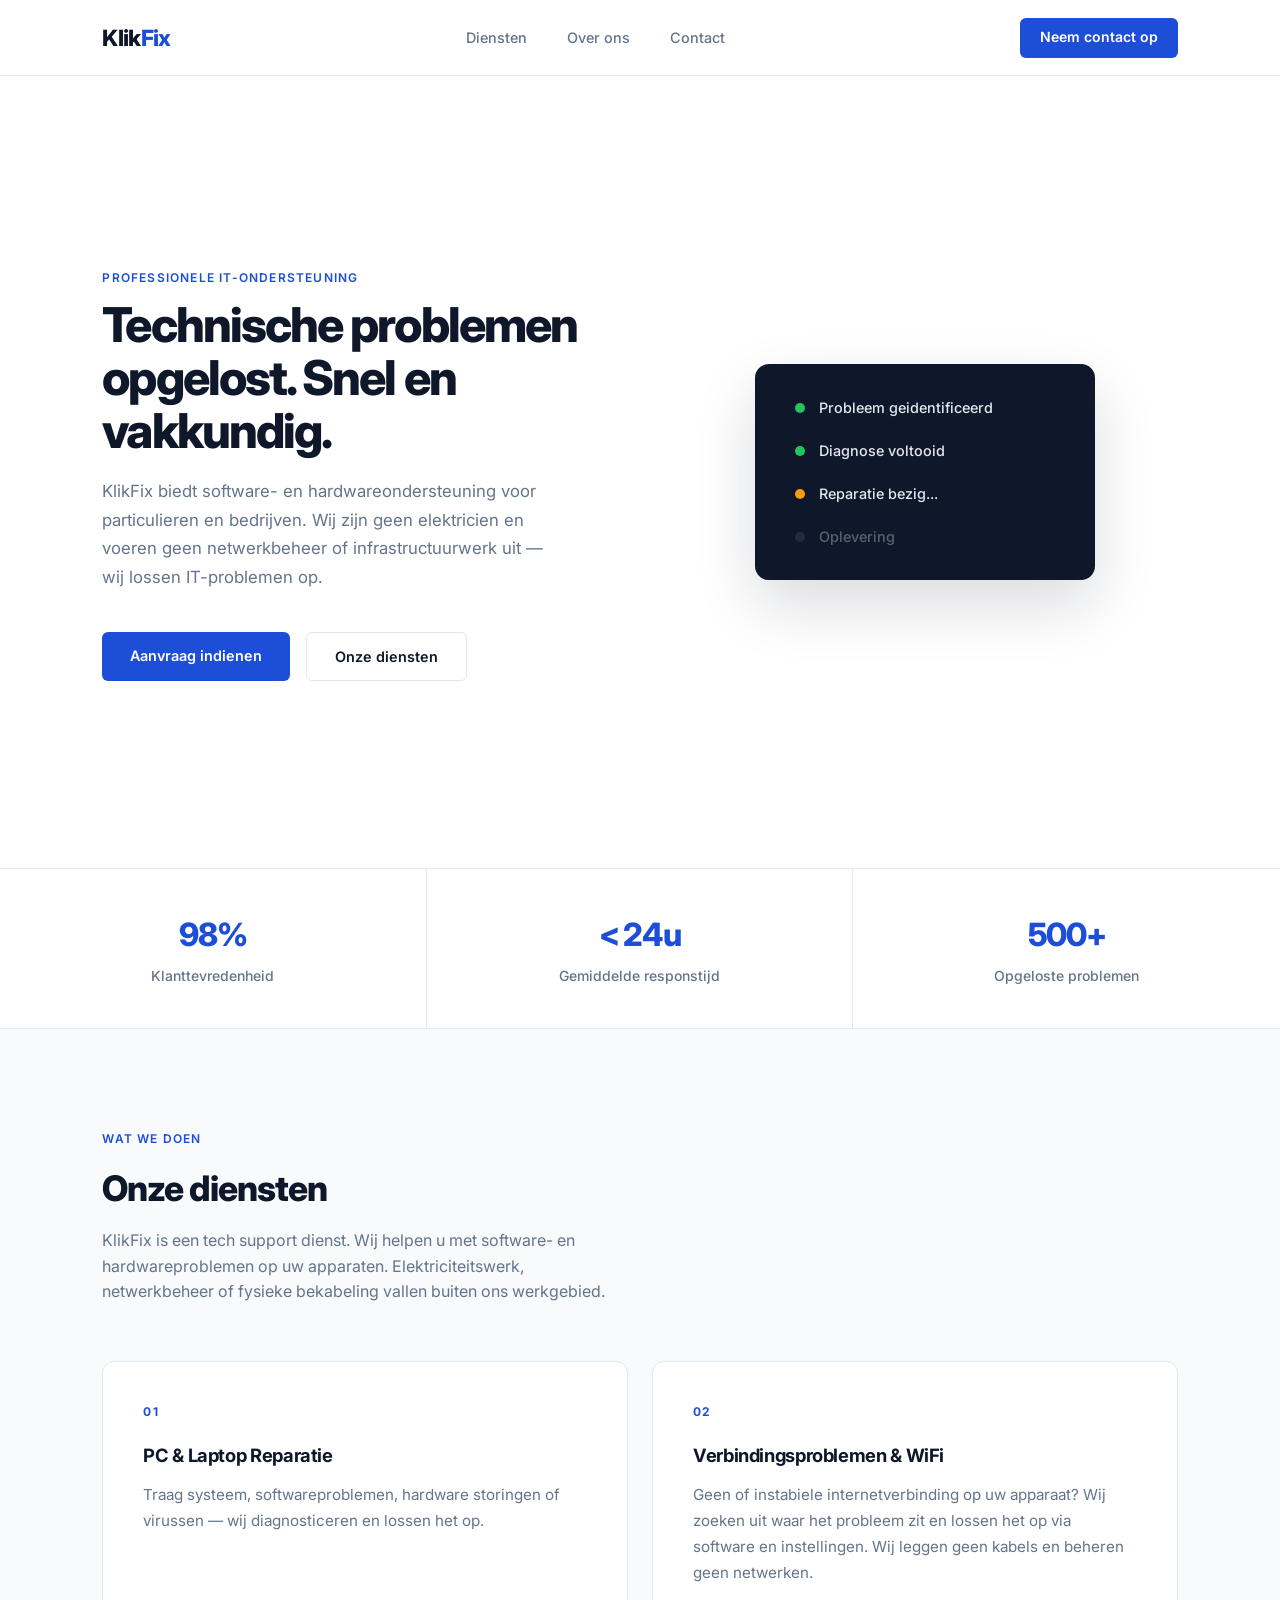
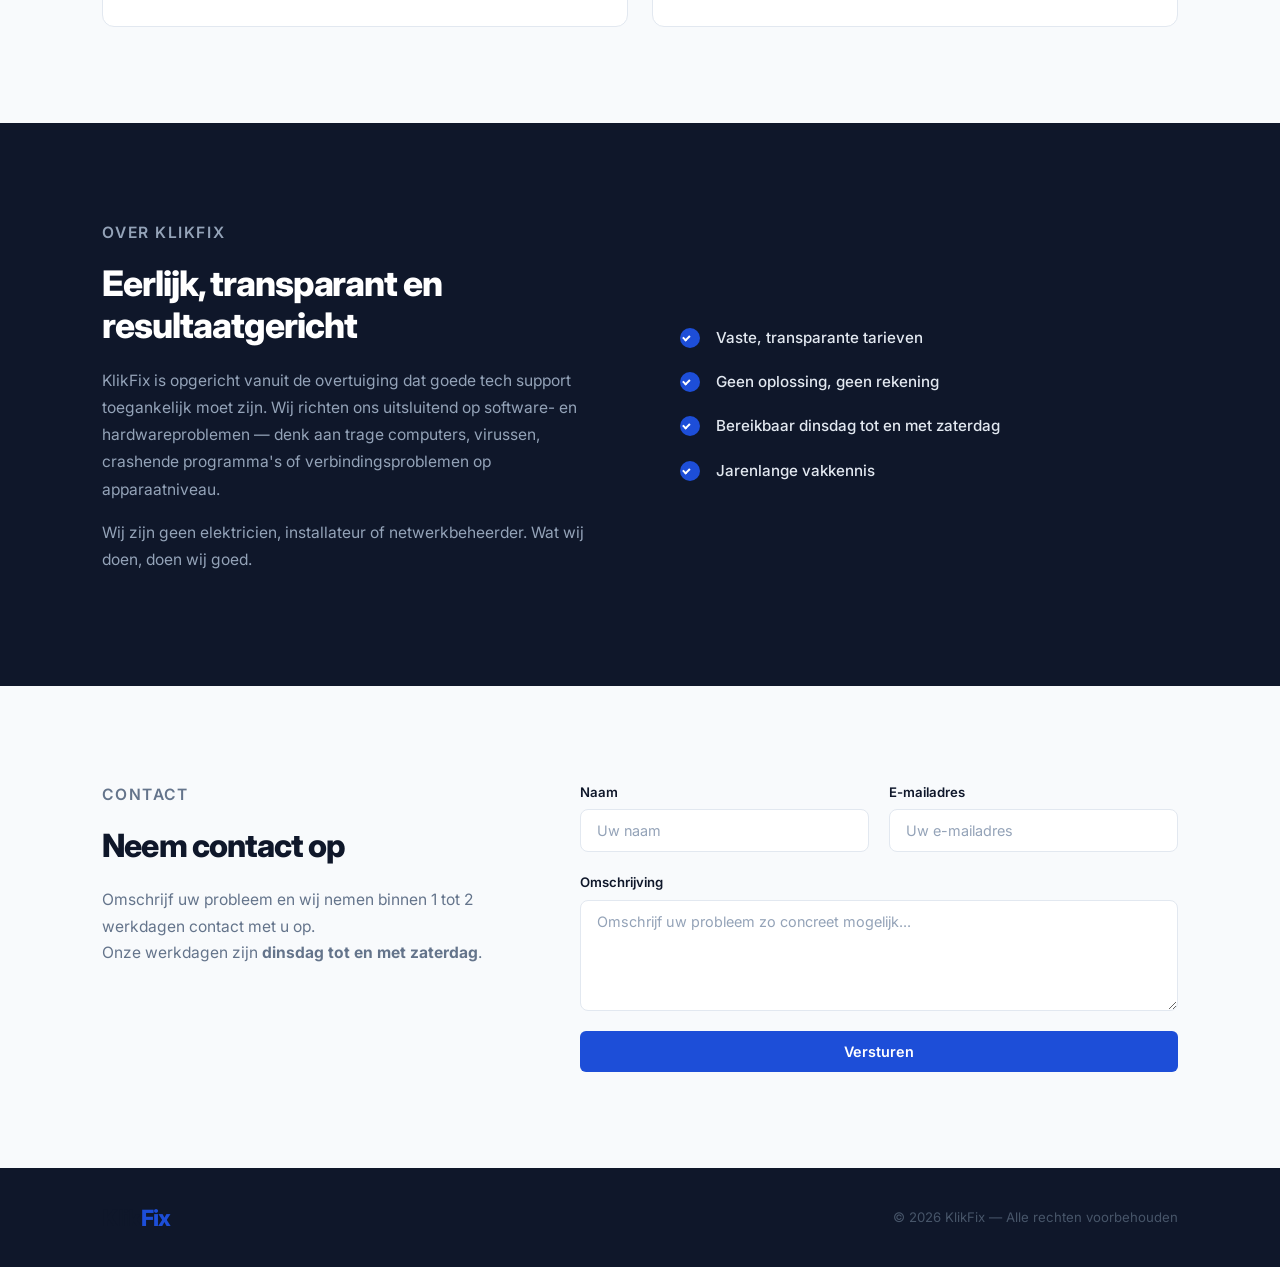
==== index.html @ b933f1a7 "Werkdagen gecorrigeerd in over ons sectie" ====
<!DOCTYPE html>
<html lang="nl">
<head>
  <meta charset="UTF-8" />
  <meta name="viewport" content="width=device-width, initial-scale=1.0" />
  <title>KlikFix — IT-ondersteuning op maat</title>
  <link rel="stylesheet" href="style.css" />
  <link href="https://fonts.googleapis.com/css2?family=Inter:wght@400;500;600;700;800&display=swap" rel="stylesheet" />
</head>
<body>

  <!-- NAVBAR -->
  <nav>
    <div class="logo">Klik<span>Fix</span></div>
    <ul>
      <li><a href="#diensten">Diensten</a></li>
      <li><a href="#over">Over ons</a></li>
      <li><a href="#contact">Contact</a></li>
    </ul>
    <a href="#contact" class="nav-cta">Neem contact op</a>
  </nav>

  <!-- HERO -->
  <section class="hero">
    <div class="hero-content">
      <p class="label">Professionele IT-ondersteuning</p>
      <h1>Technische problemen opgelost. Snel en vakkundig.</h1>
      <p class="sub">KlikFix biedt software- en hardwareondersteuning voor particulieren en bedrijven. Wij zijn geen elektricien en voeren geen netwerkbeheer of infrastructuurwerk uit — wij lossen IT-problemen op.</p>
      <div class="hero-actions">
        <a href="#contact" class="btn btn-primary">Aanvraag indienen</a>
        <a href="#diensten" class="btn btn-ghost">Onze diensten</a>
      </div>
    </div>
    <div class="hero-visual">
      <div class="visual-card">
        <div class="vc-row">
          <div class="vc-dot green"></div>
          <span>Probleem geidentificeerd</span>
        </div>
        <div class="vc-row">
          <div class="vc-dot green"></div>
          <span>Diagnose voltooid</span>
        </div>
        <div class="vc-row">
          <div class="vc-dot yellow"></div>
          <span>Reparatie bezig...</span>
        </div>
        <div class="vc-row muted">
          <div class="vc-dot grey"></div>
          <span>Oplevering</span>
        </div>
      </div>
    </div>
  </section>

  <!-- STATS -->
  <section class="stats">
    <div class="stat">
      <h3>98%</h3>
      <p>Klanttevredenheid</p>
    </div>
    <div class="stat">
      <h3>&lt; 24u</h3>
      <p>Gemiddelde responstijd</p>
    </div>
    <div class="stat">
      <h3>500+</h3>
      <p>Opgeloste problemen</p>
    </div>
  </section>

  <!-- DIENSTEN -->
  <section id="diensten" class="diensten">
    <div class="sectie-header">
      <p class="label">Wat we doen</p>
      <h2>Onze diensten</h2>
      <p class="sectie-sub">KlikFix is een tech support dienst. Wij helpen u met software- en hardwareproblemen op uw apparaten. Elektriciteitswerk, netwerkbeheer of fysieke bekabeling vallen buiten ons werkgebied.</p>
    </div>
    <div class="kaarten">
      <div class="kaart">
        <div class="kaart-nummer">01</div>
        <h3>PC & Laptop Reparatie</h3>
        <p>Traag systeem, softwareproblemen, hardware storingen of virussen — wij diagnosticeren en lossen het op.</p>
      </div>
      <div class="kaart">
        <div class="kaart-nummer">02</div>
        <h3>Verbindingsproblemen & WiFi</h3>
        <p>Geen of instabiele internetverbinding op uw apparaat? Wij zoeken uit waar het probleem zit en lossen het op via software en instellingen. Wij leggen geen kabels en beheren geen netwerken.</p>
      </div>
    </div>
  </section>

  <!-- OVER ONS -->
  <section id="over" class="over">
    <div class="over-inner">
      <div class="over-tekst">
        <p class="label label-light">Over KlikFix</p>
        <h2>Eerlijk, transparant en resultaatgericht</h2>
        <p>KlikFix is opgericht vanuit de overtuiging dat goede tech support toegankelijk moet zijn. Wij richten ons uitsluitend op software- en hardwareproblemen — denk aan trage computers, virussen, crashende programma's of verbindingsproblemen op apparaatniveau.</p>
        <p>Wij zijn geen elektricien, installateur of netwerkbeheerder. Wat wij doen, doen wij goed.</p>
      </div>
      <div class="over-lijst">
        <div class="over-item">
          <div class="check"></div>
          <span>Vaste, transparante tarieven</span>
        </div>
        <div class="over-item">
          <div class="check"></div>
          <span>Geen oplossing, geen rekening</span>
        </div>
        <div class="over-item">
          <div class="check"></div>
          <span>Bereikbaar dinsdag tot en met zaterdag</span>
        </div>
        <div class="over-item">
          <div class="check"></div>
          <span>Jarenlange vakkennis</span>
        </div>
      </div>
    </div>
  </section>

  <!-- CONTACT -->
  <section id="contact" class="contact">
    <div class="contact-inner">
      <div class="contact-info">
        <p class="label">Contact</p>
        <h2>Neem contact op</h2>
        <p>Omschrijf uw probleem en wij nemen binnen 1 tot 2 werkdagen contact met u op.</p>
        <p>Onze werkdagen zijn <strong>dinsdag tot en met zaterdag</strong>.</p>
      </div>
      <form action="https://api.web3forms.com/submit" method="POST">
        <input type="hidden" name="access_key" value="61ce45ed-4424-487a-93ce-0e3988a70748" />
        <input type="hidden" name="subject" value="Nieuw bericht via KlikFix" />
        <input type="hidden" name="redirect" value="https://klikfix.online" />
        <div class="form-rij">
          <div class="form-groep">
            <label>Naam</label>
            <input type="text" name="name" placeholder="Uw naam" required />
          </div>
          <div class="form-groep">
            <label>E-mailadres</label>
            <input type="email" name="email" placeholder="Uw e-mailadres" required />
          </div>
        </div>
        <div class="form-groep">
          <label>Omschrijving</label>
          <textarea name="message" rows="5" placeholder="Omschrijf uw probleem zo concreet mogelijk..."></textarea>
        </div>
        <button type="submit" class="btn btn-primary">Versturen</button>
      </form>
    </div>
  </section>

  <!-- FOOTER -->
  <footer>
    <div class="footer-inner">
      <div class="logo">Klik<span>Fix</span></div>
      <p>&copy; 2026 KlikFix — Alle rechten voorbehouden</p>
    </div>
  </footer>

</body>
</html>
---- style.css ----
/* RESET & BASE */
* {
  margin: 0;
  padding: 0;
  box-sizing: border-box;
}

:root {
  --accent: #1d4ed8;
  --accent-dark: #1e3a8a;
  --text: #0f172a;
  --muted: #64748b;
  --bg: #f8fafc;
  --white: #ffffff;
  --border: #e2e8f0;
}

html {
  scroll-behavior: smooth;
}

body {
  font-family: 'Inter', 'Segoe UI', sans-serif;
  color: var(--text);
  background: var(--bg);
  line-height: 1.6;
  -webkit-font-smoothing: antialiased;
}

a {
  text-decoration: none;
  color: inherit;
}

/* LABEL */
.label {
  display: inline-block;
  font-size: 0.75rem;
  font-weight: 600;
  letter-spacing: 0.1em;
  text-transform: uppercase;
  color: var(--accent);
  margin-bottom: 0.75rem;
}

.label-light {
  color: #93c5fd;
}

/* NAVBAR */
nav {
  display: flex;
  justify-content: space-between;
  align-items: center;
  padding: 1.1rem 8%;
  background: var(--white);
  border-bottom: 1px solid var(--border);
  position: sticky;
  top: 0;
  z-index: 100;
}

.logo {
  font-size: 1.4rem;
  font-weight: 800;
  letter-spacing: -0.03em;
  color: var(--text);
}

.logo span {
  color: var(--accent);
}

nav ul {
  list-style: none;
  display: flex;
  gap: 2.5rem;
}

nav ul a {
  font-size: 0.9rem;
  font-weight: 500;
  color: var(--muted);
  transition: color 0.15s;
}

nav ul a:hover {
  color: var(--text);
}

.nav-cta {
  font-size: 0.875rem;
  font-weight: 600;
  color: var(--white);
  background: var(--accent);
  padding: 0.55rem 1.25rem;
  border-radius: 6px;
  transition: background 0.15s;
}

.nav-cta:hover {
  background: var(--accent-dark);
}

/* BUTTONS */
.btn {
  display: inline-block;
  font-size: 0.9rem;
  font-weight: 600;
  padding: 0.75rem 1.75rem;
  border-radius: 6px;
  border: none;
  cursor: pointer;
  transition: all 0.15s;
  font-family: inherit;
}

.btn-primary {
  background: var(--accent);
  color: var(--white);
}

.btn-primary:hover {
  background: var(--accent-dark);
}

.btn-ghost {
  background: transparent;
  color: var(--text);
  border: 1.5px solid var(--border);
}

.btn-ghost:hover {
  border-color: #94a3b8;
  background: var(--white);
}

/* HERO */
.hero {
  display: grid;
  grid-template-columns: 1fr 1fr;
  align-items: center;
  gap: 4rem;
  padding: 6rem 8%;
  min-height: 88vh;
  background: var(--white);
}

.hero-content h1 {
  font-size: 3rem;
  font-weight: 800;
  line-height: 1.1;
  letter-spacing: -0.04em;
  color: var(--text);
  margin-bottom: 1.25rem;
}

.hero-content .sub {
  font-size: 1.05rem;
  color: var(--muted);
  max-width: 460px;
  margin-bottom: 2.5rem;
  line-height: 1.7;
}

.hero-actions {
  display: flex;
  gap: 1rem;
  flex-wrap: wrap;
}

/* HERO VISUAL */
.hero-visual {
  display: flex;
  justify-content: center;
}

.visual-card {
  background: var(--text);
  border-radius: 14px;
  padding: 2rem 2.5rem;
  display: flex;
  flex-direction: column;
  gap: 1.25rem;
  width: 100%;
  max-width: 340px;
  box-shadow: 0 25px 60px rgba(15, 23, 42, 0.15);
}

.vc-row {
  display: flex;
  align-items: center;
  gap: 0.875rem;
  font-size: 0.9rem;
  font-weight: 500;
  color: #e2e8f0;
}

.vc-row.muted {
  opacity: 0.35;
}

.vc-dot {
  width: 10px;
  height: 10px;
  border-radius: 50%;
  flex-shrink: 0;
}

.vc-dot.green  { background: #22c55e; }
.vc-dot.yellow { background: #f59e0b; }
.vc-dot.grey   { background: #475569; }

/* STATS */
.stats {
  display: grid;
  grid-template-columns: repeat(3, 1fr);
  border-top: 1px solid var(--border);
  border-bottom: 1px solid var(--border);
  background: var(--white);
}

.stat {
  padding: 2.5rem;
  text-align: center;
  border-right: 1px solid var(--border);
}

.stat:last-child {
  border-right: none;
}

.stat h3 {
  font-size: 2rem;
  font-weight: 800;
  letter-spacing: -0.04em;
  color: var(--accent);
  margin-bottom: 0.3rem;
}

.stat p {
  font-size: 0.875rem;
  color: var(--muted);
  font-weight: 500;
}

/* DIENSTEN */
.diensten {
  padding: 6rem 8%;
  background: var(--bg);
}

.sectie-header {
  margin-bottom: 3.5rem;
}

.sectie-header h2 {
  font-size: 2.2rem;
  font-weight: 800;
  letter-spacing: -0.03em;
  margin-bottom: 0.75rem;
}

.sectie-sub {
  color: var(--muted);
  max-width: 520px;
  font-size: 1rem;
}

.kaarten {
  display: grid;
  grid-template-columns: repeat(auto-fit, minmax(280px, 1fr));
  gap: 1.5rem;
}

.kaart {
  background: var(--white);
  border: 1px solid var(--border);
  border-radius: 12px;
  padding: 2.5rem;
  transition: box-shadow 0.2s, transform 0.2s;
}

.kaart:hover {
  box-shadow: 0 12px 40px rgba(15, 23, 42, 0.08);
  transform: translateY(-3px);
}

.kaart-nummer {
  font-size: 0.75rem;
  font-weight: 700;
  letter-spacing: 0.1em;
  color: var(--accent);
  margin-bottom: 1.25rem;
}

.kaart h3 {
  font-size: 1.15rem;
  font-weight: 700;
  margin-bottom: 0.75rem;
  letter-spacing: -0.02em;
}

.kaart p {
  color: var(--muted);
  font-size: 0.95rem;
  line-height: 1.7;
}

/* OVER ONS */
.over {
  background: var(--text);
  color: var(--white);
  padding: 6rem 8%;
}

.over-inner {
  display: grid;
  grid-template-columns: 1fr 1fr;
  gap: 5rem;
  align-items: center;
}

.over-tekst h2 {
  font-size: 2.2rem;
  font-weight: 800;
  letter-spacing: -0.03em;
  margin-bottom: 1.25rem;
  line-height: 1.2;
}

.over-tekst p {
  color: #94a3b8;
  font-size: 0.975rem;
  line-height: 1.75;
  margin-bottom: 1rem;
}

.over-lijst {
  display: flex;
  flex-direction: column;
  gap: 1.25rem;
}

.over-item {
  display: flex;
  align-items: center;
  gap: 1rem;
  font-size: 0.95rem;
  font-weight: 500;
  color: #e2e8f0;
}

.check {
  width: 20px;
  height: 20px;
  border-radius: 50%;
  background: var(--accent);
  flex-shrink: 0;
  position: relative;
}

.check::after {
  content: '';
  position: absolute;
  left: 5px;
  top: 9px;
  width: 5px;
  height: 3px;
  border-left: 2px solid white;
  border-bottom: 2px solid white;
  transform: rotate(-45deg) translateY(-3px);
}

/* CONTACT */
.contact {
  padding: 6rem 8%;
  background: var(--bg);
}

.contact-inner {
  display: grid;
  grid-template-columns: 1fr 1.5fr;
  gap: 5rem;
  align-items: start;
}

.contact-info h2 {
  font-size: 2rem;
  font-weight: 800;
  letter-spacing: -0.03em;
  margin-bottom: 1rem;
}

.contact-info p {
  color: var(--muted);
  font-size: 0.975rem;
  line-height: 1.7;
}

form {
  display: flex;
  flex-direction: column;
  gap: 1.25rem;
}

.form-rij {
  display: grid;
  grid-template-columns: 1fr 1fr;
  gap: 1.25rem;
}

.form-groep {
  display: flex;
  flex-direction: column;
  gap: 0.4rem;
}

.form-groep label {
  font-size: 0.825rem;
  font-weight: 600;
  color: var(--text);
}

form input,
form textarea {
  padding: 0.75rem 1rem;
  border: 1.5px solid var(--border);
  border-radius: 8px;
  font-size: 0.9rem;
  font-family: inherit;
  background: var(--white);
  color: var(--text);
  transition: border-color 0.15s;
  outline: none;
  resize: vertical;
}

form input:focus,
form textarea:focus {
  border-color: var(--accent);
}

form input::placeholder,
form textarea::placeholder {
  color: #94a3b8;
}

/* FOOTER */
footer {
  background: var(--text);
  padding: 2rem 8%;
}

.footer-inner {
  display: flex;
  justify-content: space-between;
  align-items: center;
}

.footer-inner p {
  font-size: 0.825rem;
  color: #475569;
}

/* RESPONSIVE */
@media (max-width: 768px) {
  nav ul { display: none; }

  .hero {
    grid-template-columns: 1fr;
    padding: 4rem 6%;
    min-height: auto;
  }

  .hero-content h1 { font-size: 2.2rem; }
  .hero-visual { display: none; }

  .stats { grid-template-columns: 1fr; }
  .stat { border-right: none; border-bottom: 1px solid var(--border); }
  .stat:last-child { border-bottom: none; }

  .over-inner,
  .contact-inner { grid-template-columns: 1fr; gap: 2.5rem; }

  .form-rij { grid-template-columns: 1fr; }

  .footer-inner { flex-direction: column; gap: 0.5rem; text-align: center; }
}
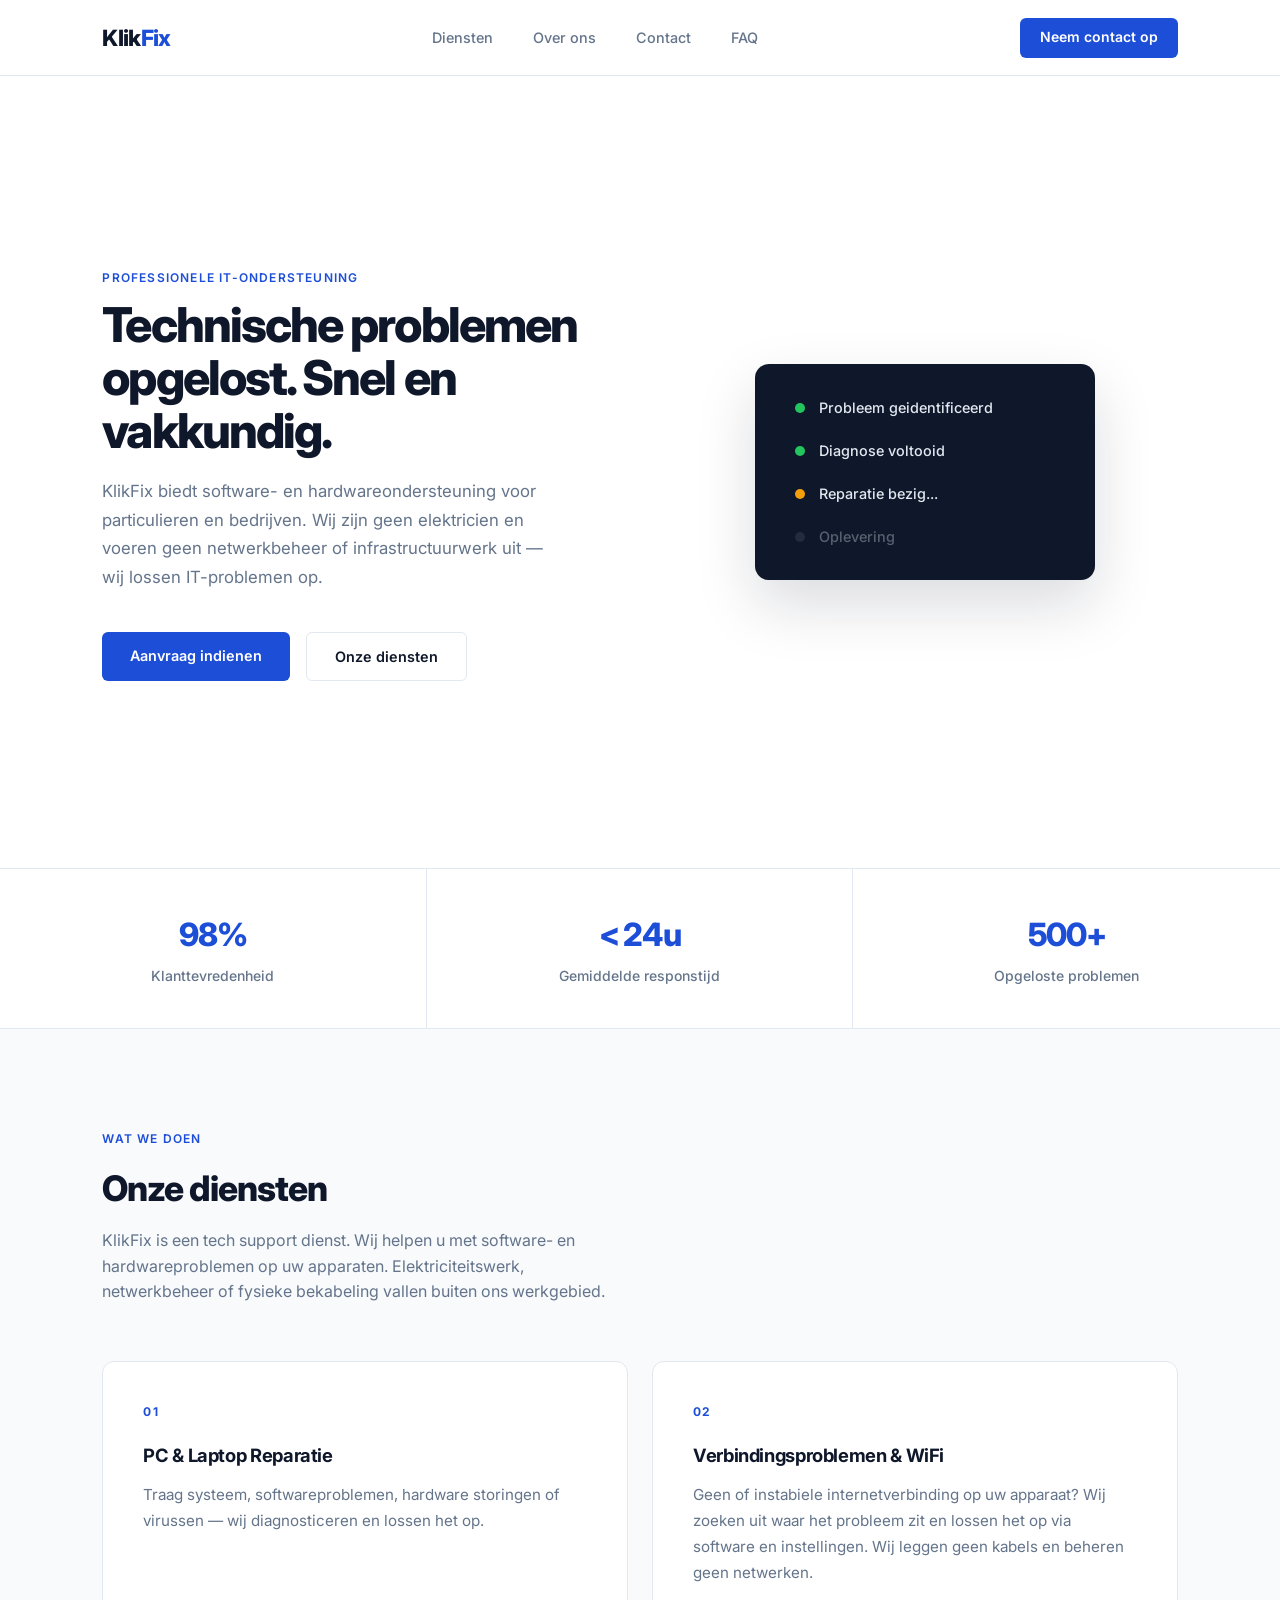
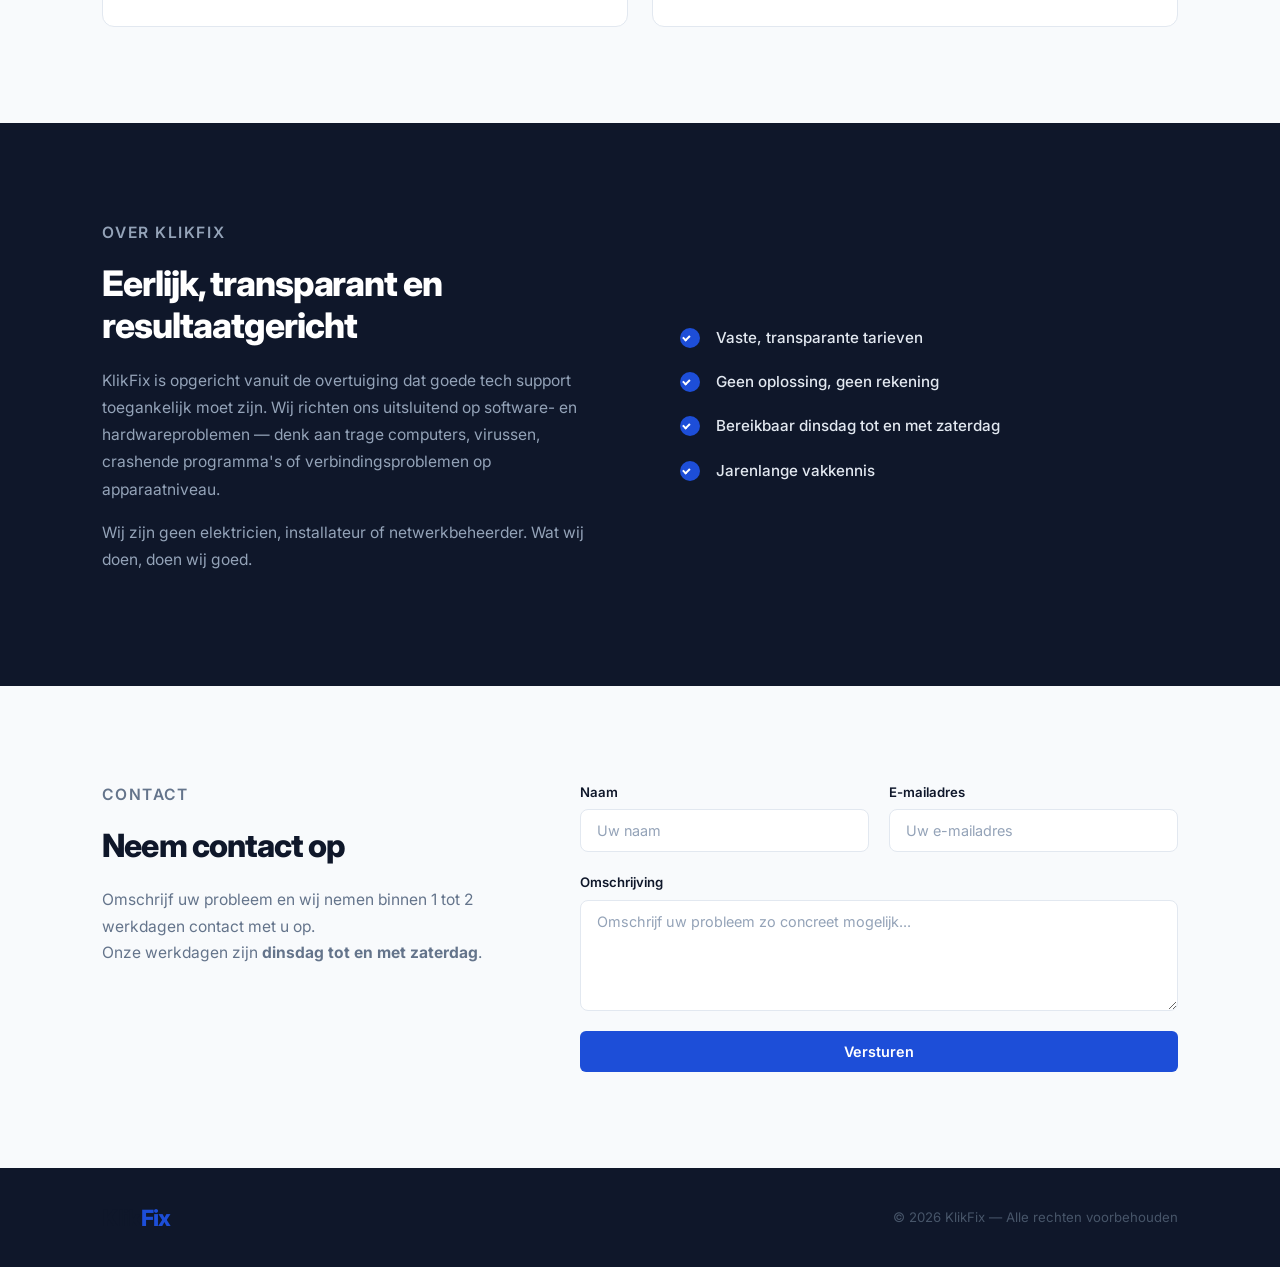
==== commit 9051e09a: "FAQ pagina toegevoegd met remote desktop antwoord" ====
--- a/index.html
+++ b/index.html
@@ -16,6 +16,7 @@
       <li><a href="#diensten">Diensten</a></li>
       <li><a href="#over">Over ons</a></li>
       <li><a href="#contact">Contact</a></li>
+      <li><a href="faq.html">FAQ</a></li>
     </ul>
     <a href="#contact" class="nav-cta">Neem contact op</a>
   </nav>
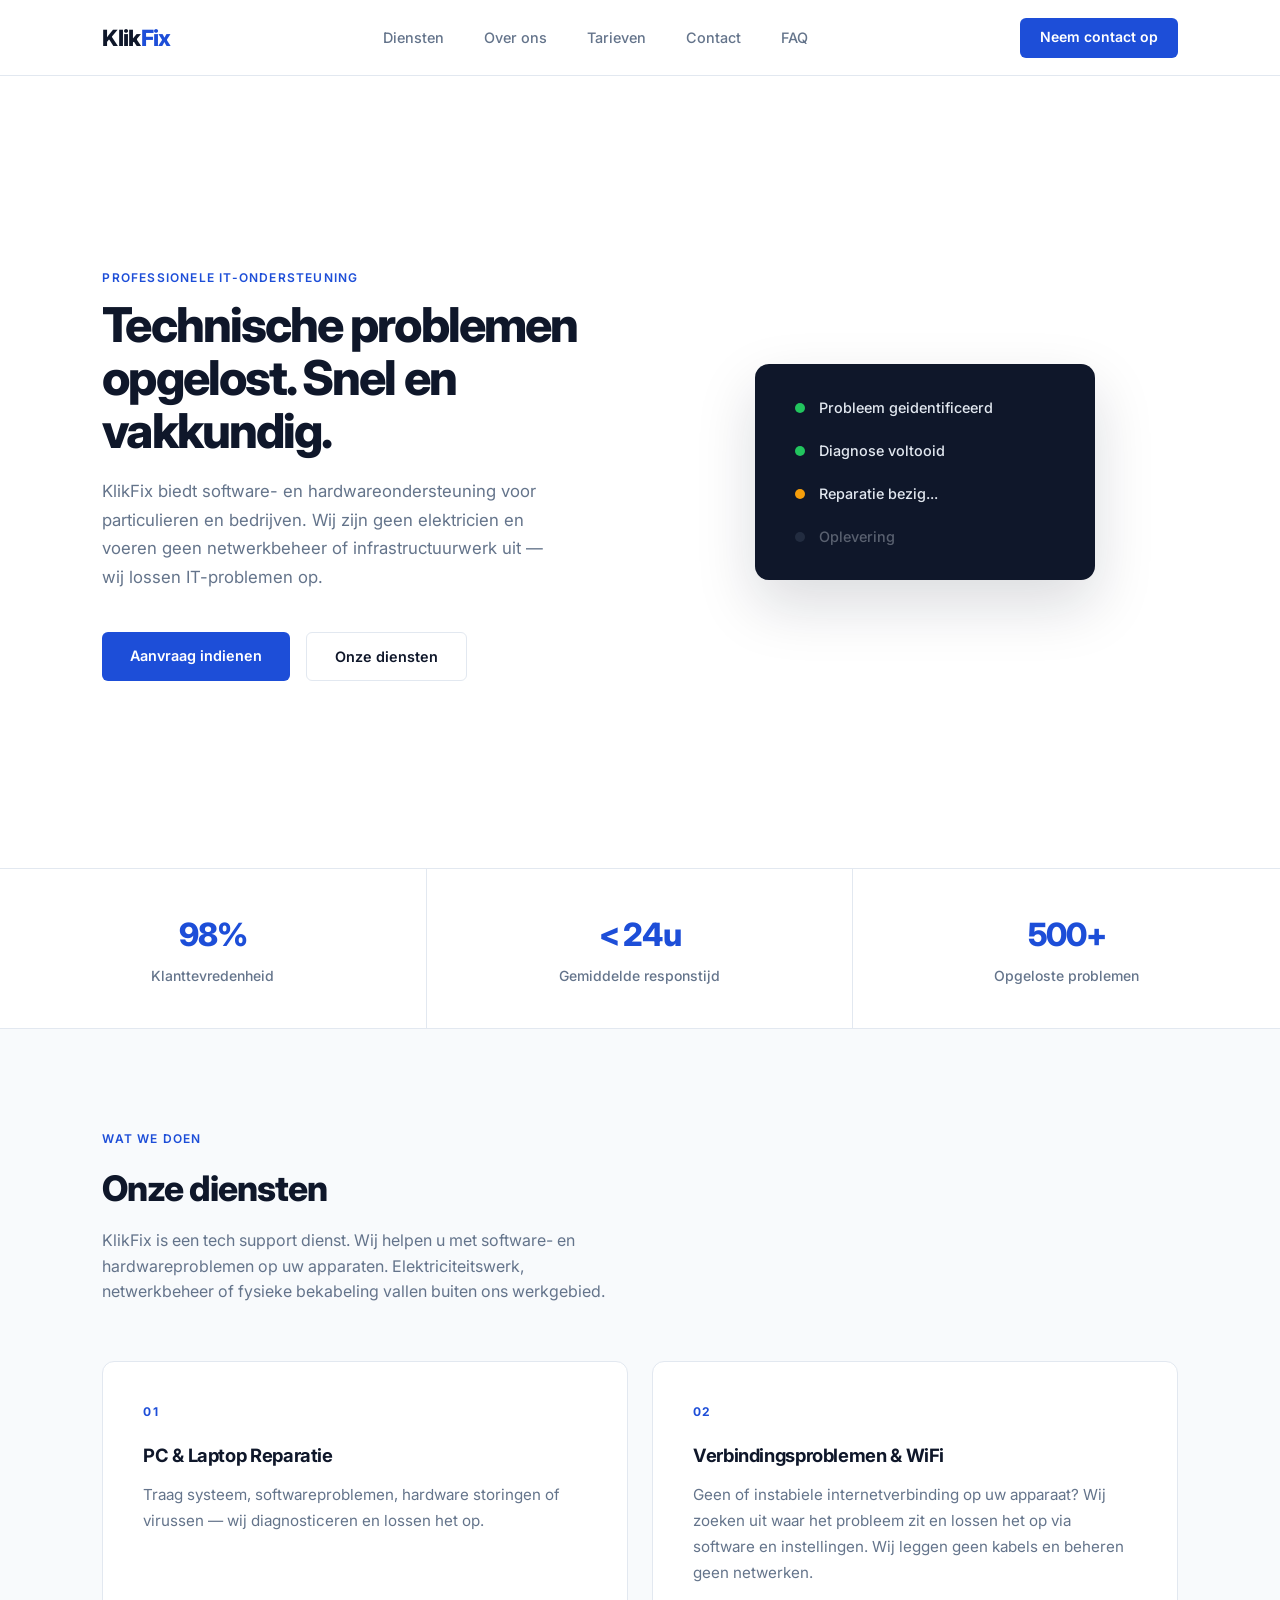
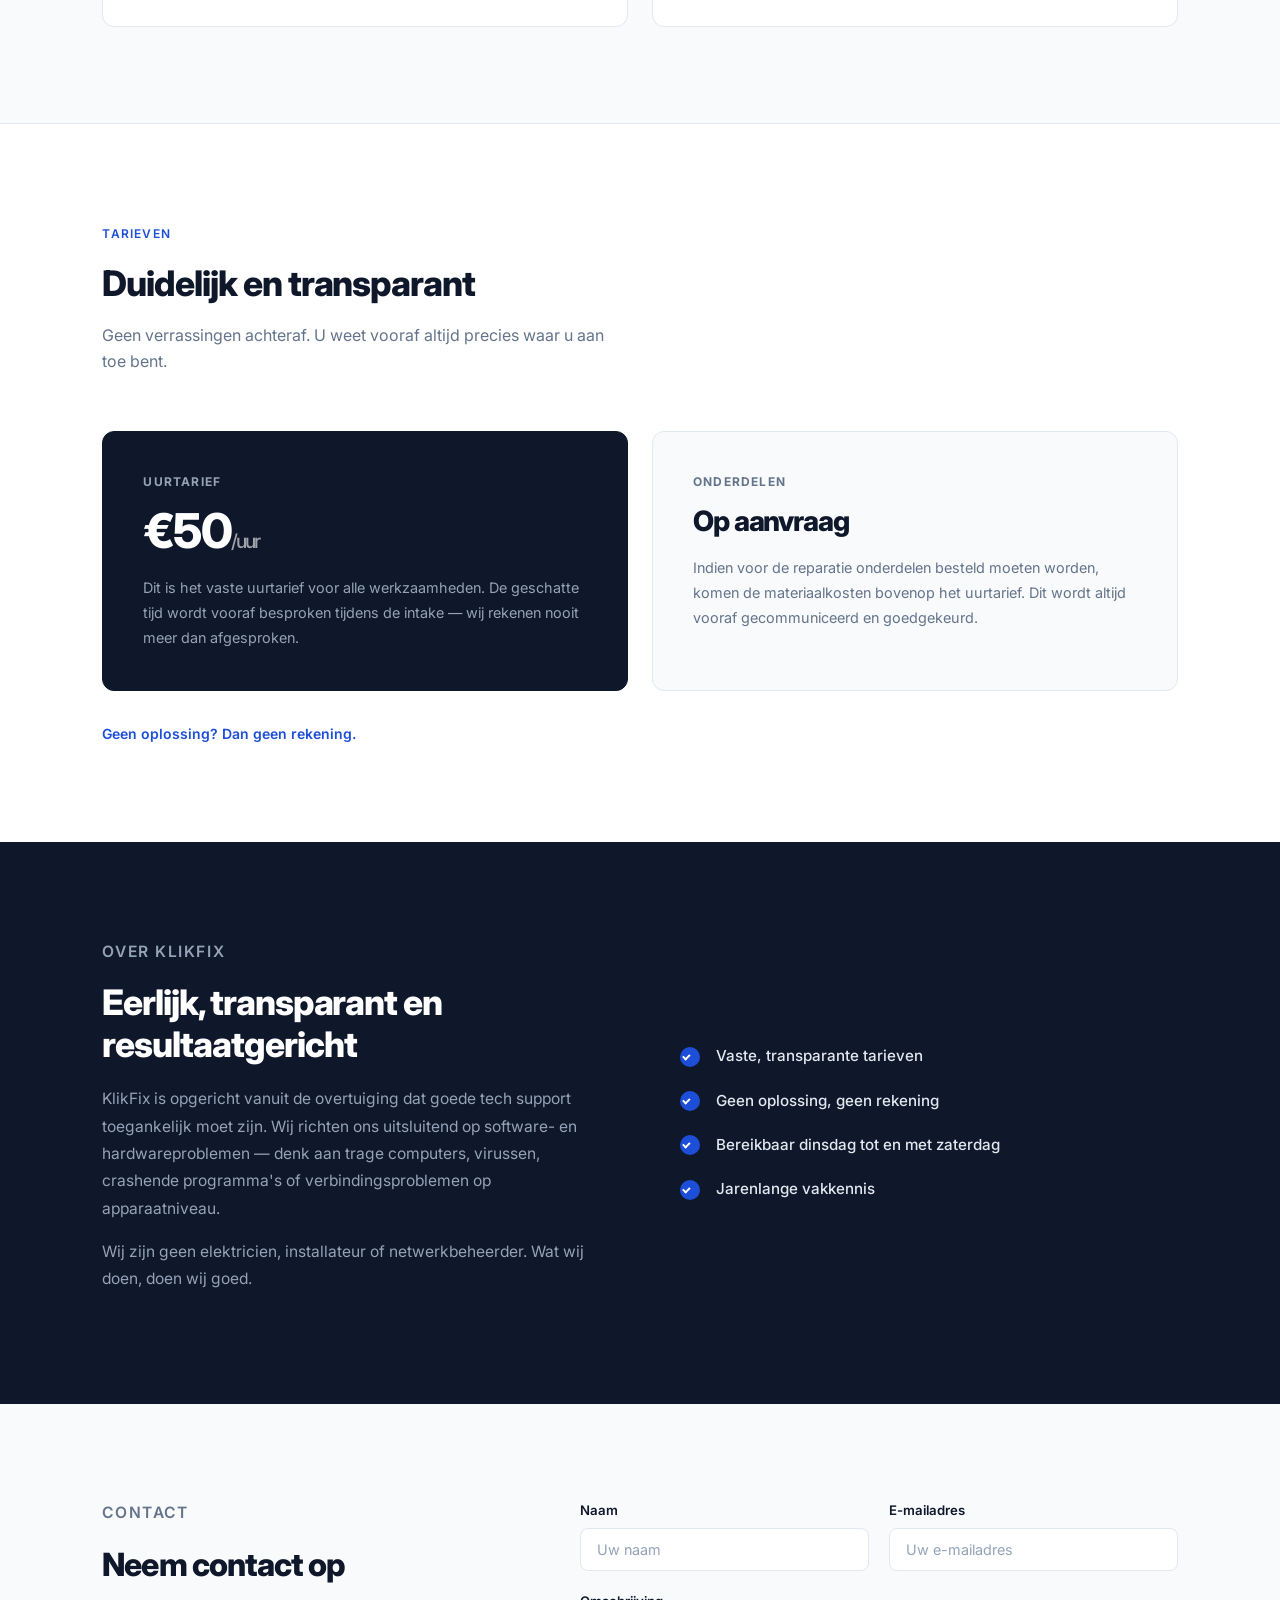
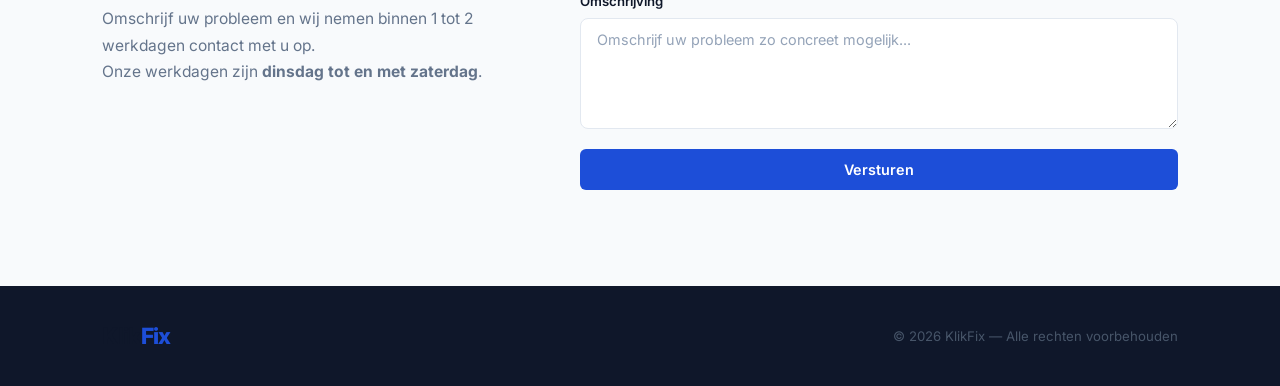
==== commit 78683c1b: "Tarieven sectie toegevoegd (50 euro/uur + onderdelen)" ====
--- a/index.html
+++ b/index.html
@@ -15,6 +15,7 @@
     <ul>
       <li><a href="#diensten">Diensten</a></li>
       <li><a href="#over">Over ons</a></li>
+      <li><a href="#tarieven">Tarieven</a></li>
       <li><a href="#contact">Contact</a></li>
       <li><a href="faq.html">FAQ</a></li>
     </ul>
@@ -91,6 +92,28 @@
     </div>
   </section>
 
+  <!-- TARIEVEN -->
+  <section id="tarieven" class="tarieven">
+    <div class="sectie-header">
+      <p class="label">Tarieven</p>
+      <h2>Duidelijk en transparant</h2>
+      <p class="sectie-sub">Geen verrassingen achteraf. U weet vooraf altijd precies waar u aan toe bent.</p>
+    </div>
+    <div class="tarieven-kaarten">
+      <div class="tarief-kaart tarief-hoofd">
+        <p class="tarief-label">Uurtarief</p>
+        <div class="tarief-prijs">&euro;50<span>/uur</span></div>
+        <p class="tarief-omschrijving">Dit is het vaste uurtarief voor alle werkzaamheden. De geschatte tijd wordt vooraf besproken tijdens de intake — wij rekenen nooit meer dan afgesproken.</p>
+      </div>
+      <div class="tarief-kaart">
+        <p class="tarief-label">Onderdelen</p>
+        <div class="tarief-prijs tarief-pm">Op aanvraag</div>
+        <p class="tarief-omschrijving">Indien voor de reparatie onderdelen besteld moeten worden, komen de materiaalkosten bovenop het uurtarief. Dit wordt altijd vooraf gecommuniceerd en goedgekeurd.</p>
+      </div>
+    </div>
+    <p class="tarieven-voetnoot">Geen oplossing? Dan geen rekening.</p>
+  </section>
+
   <!-- OVER ONS -->
   <section id="over" class="over">
     <div class="over-inner">
--- a/style.css
+++ b/style.css
@@ -307,6 +307,82 @@
   line-height: 1.7;
 }
 
+/* TARIEVEN */
+.tarieven {
+  padding: 6rem 8%;
+  background: var(--white);
+  border-top: 1px solid var(--border);
+}
+
+.tarieven-kaarten {
+  display: grid;
+  grid-template-columns: repeat(auto-fit, minmax(280px, 1fr));
+  gap: 1.5rem;
+  margin-bottom: 2rem;
+}
+
+.tarief-kaart {
+  border: 1px solid var(--border);
+  border-radius: 12px;
+  padding: 2.5rem;
+  background: var(--bg);
+}
+
+.tarief-kaart.tarief-hoofd {
+  background: var(--text);
+  border-color: var(--text);
+  color: var(--white);
+}
+
+.tarief-label {
+  font-size: 0.75rem;
+  font-weight: 700;
+  letter-spacing: 0.1em;
+  text-transform: uppercase;
+  color: var(--muted);
+  margin-bottom: 1rem;
+}
+
+.tarief-hoofd .tarief-label {
+  color: #94a3b8;
+}
+
+.tarief-prijs {
+  font-size: 3rem;
+  font-weight: 800;
+  letter-spacing: -0.04em;
+  color: var(--white);
+  margin-bottom: 1.25rem;
+  line-height: 1;
+}
+
+.tarief-prijs span {
+  font-size: 1.2rem;
+  font-weight: 500;
+  opacity: 0.6;
+}
+
+.tarief-prijs.tarief-pm {
+  font-size: 1.75rem;
+  color: var(--text);
+}
+
+.tarief-omschrijving {
+  font-size: 0.9rem;
+  line-height: 1.75;
+  color: #94a3b8;
+}
+
+.tarief-kaart:not(.tarief-hoofd) .tarief-omschrijving {
+  color: var(--muted);
+}
+
+.tarieven-voetnoot {
+  font-size: 0.875rem;
+  font-weight: 600;
+  color: var(--accent);
+}
+
 /* OVER ONS */
 .over {
   background: var(--text);
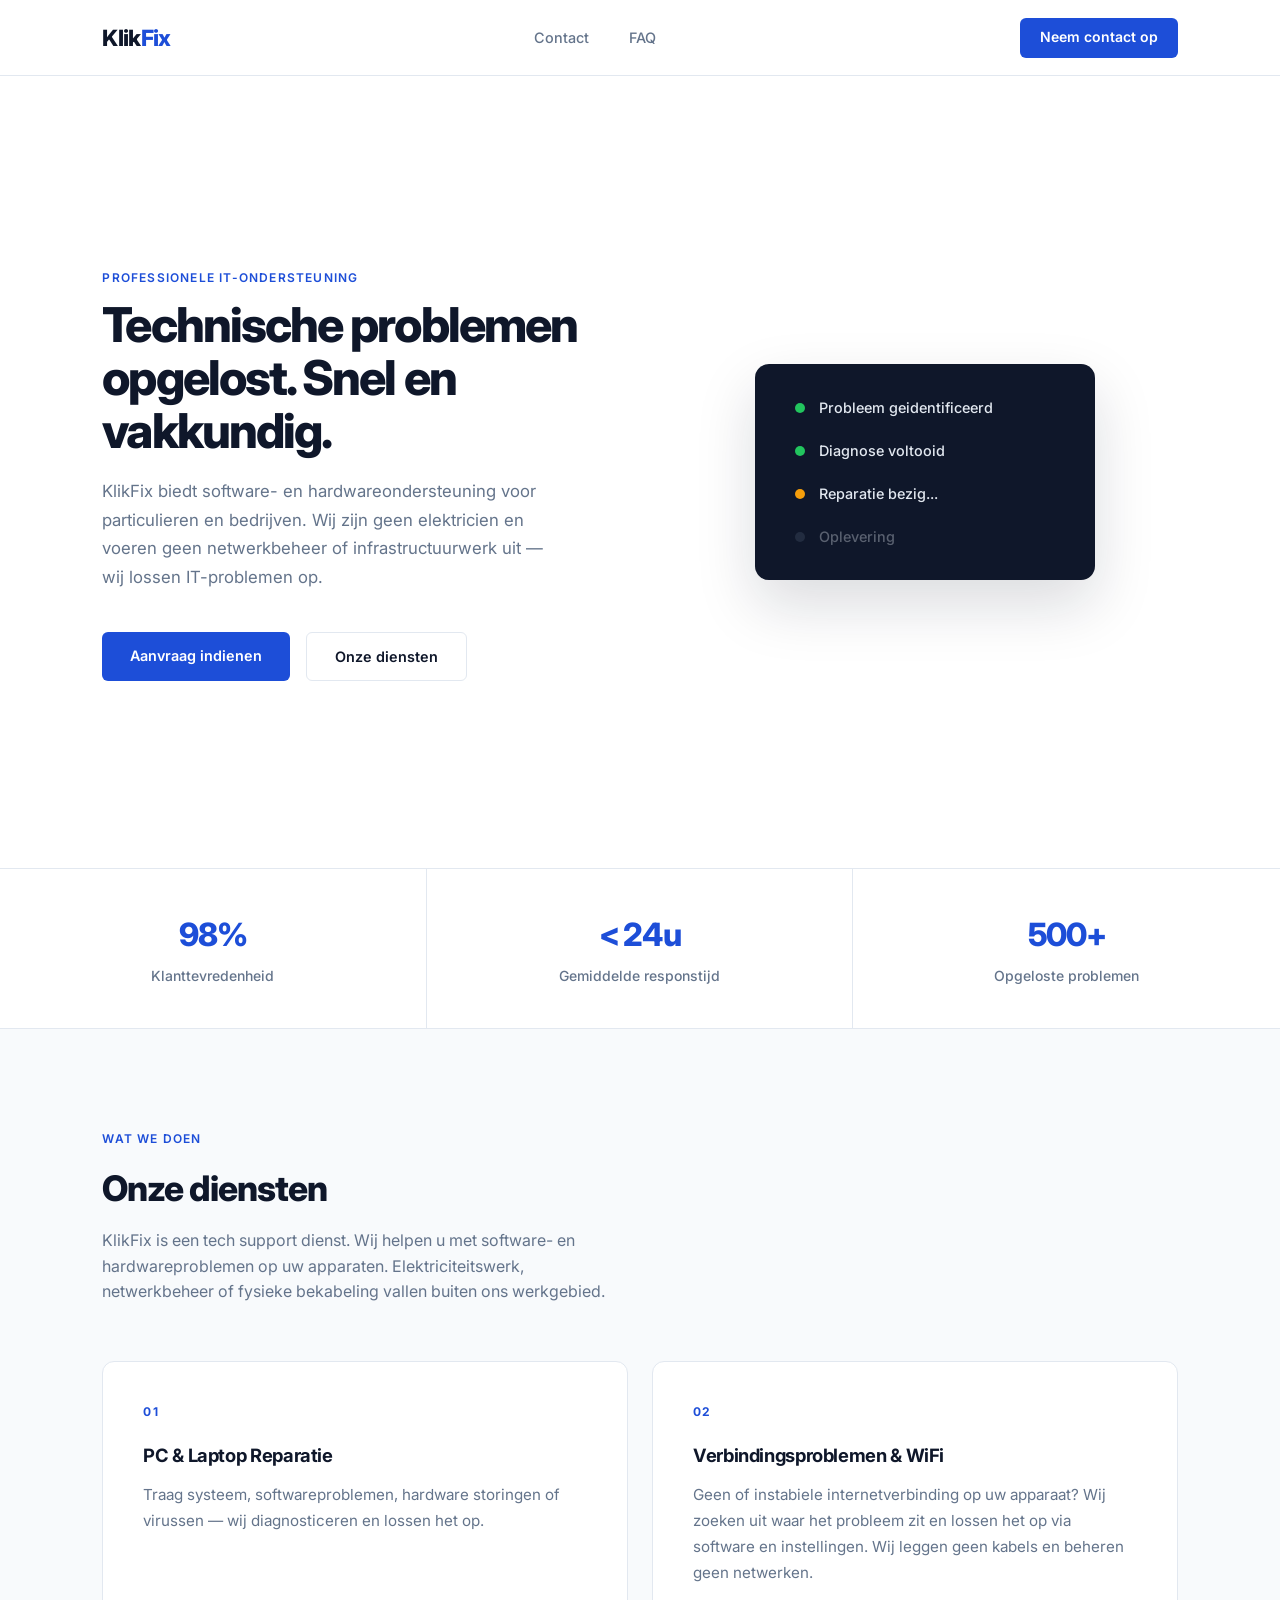
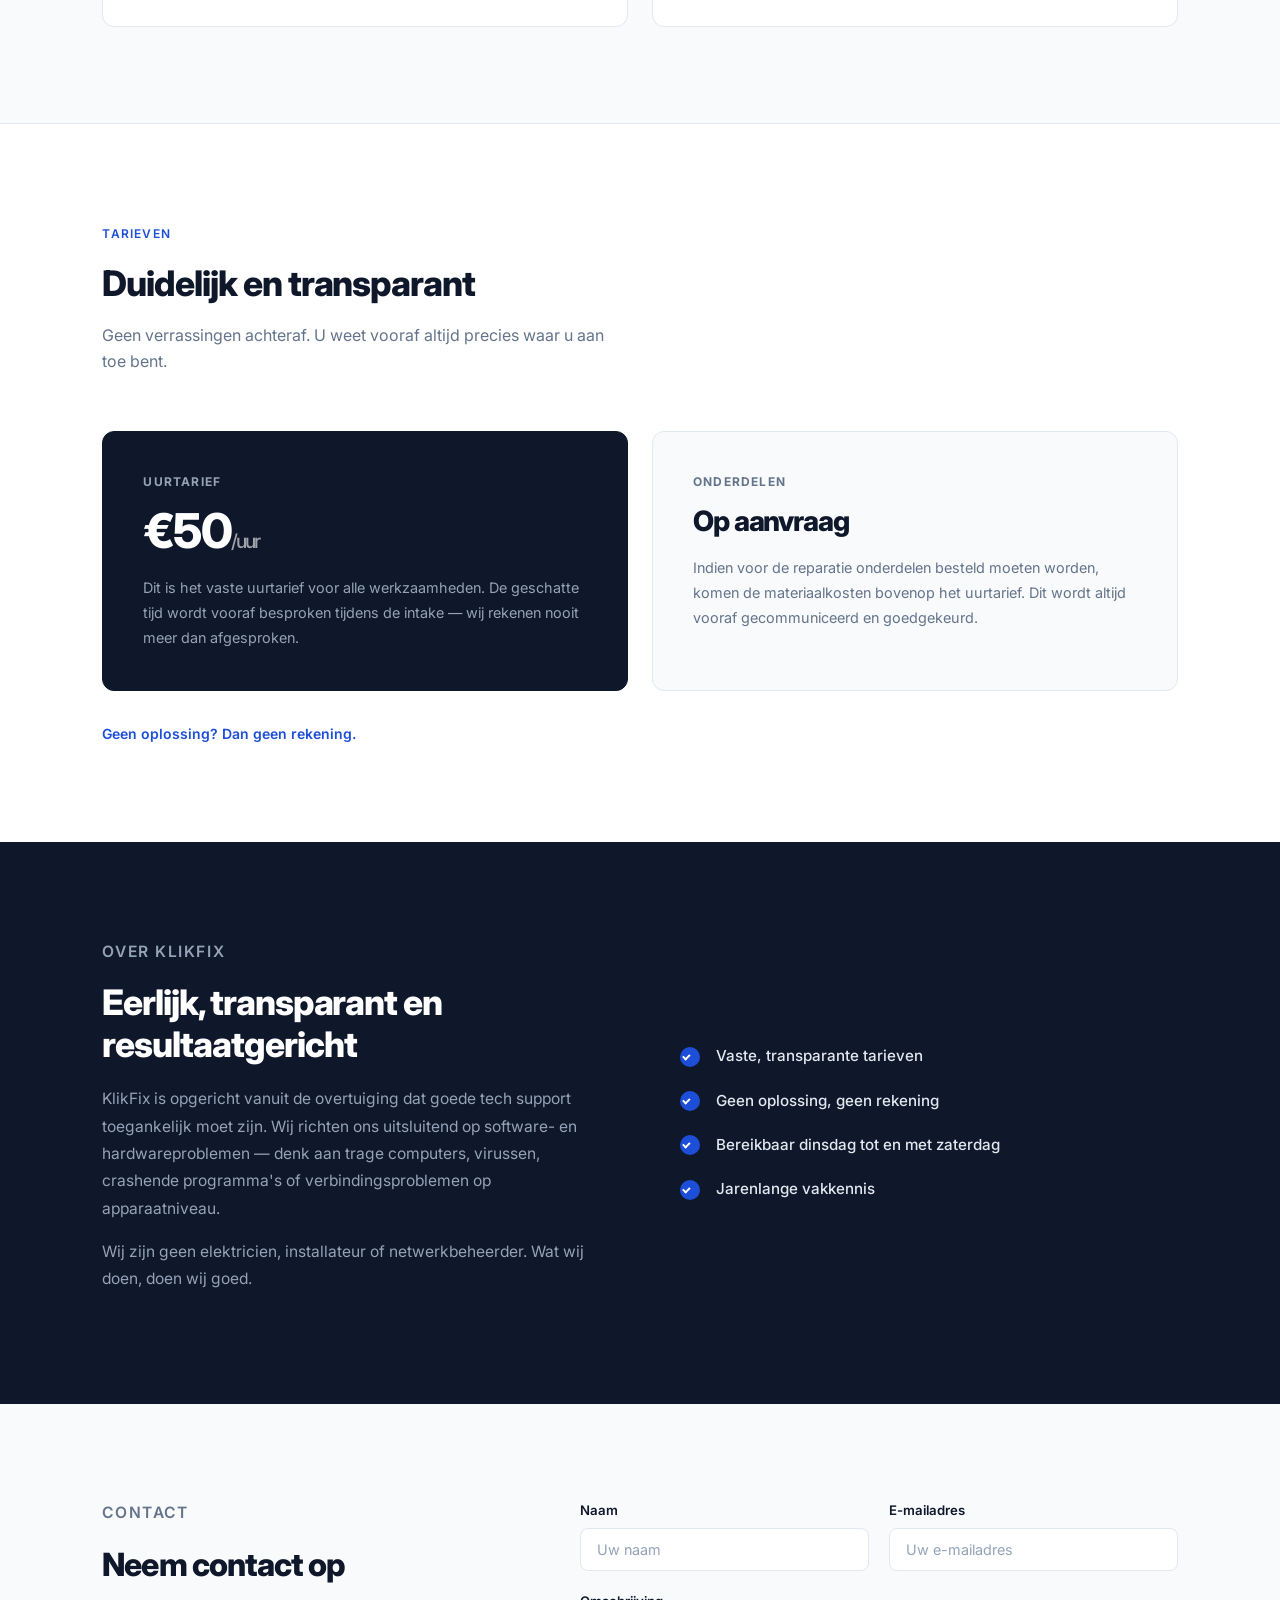
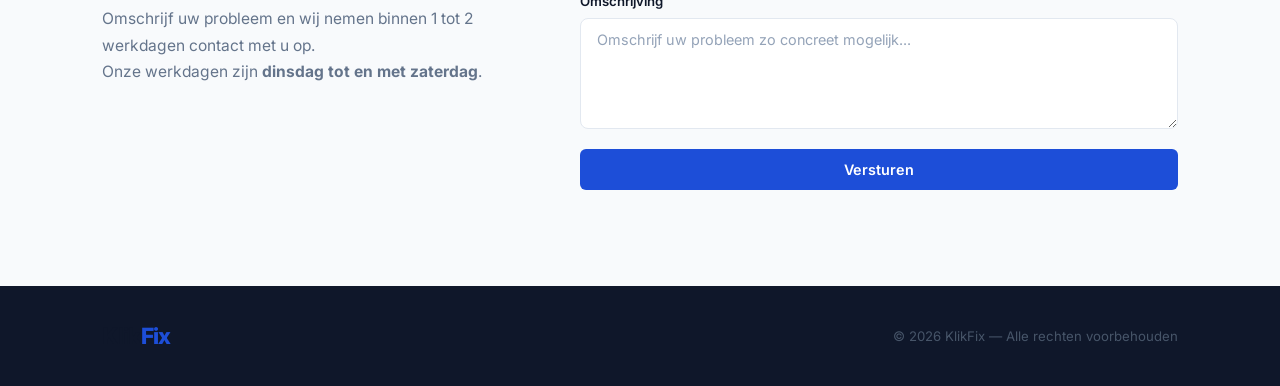
==== commit b682821f: "Navbar vereenvoudigd: alleen Contact en FAQ" ====
--- a/index.html
+++ b/index.html
@@ -13,9 +13,6 @@
   <nav>
     <div class="logo">Klik<span>Fix</span></div>
     <ul>
-      <li><a href="#diensten">Diensten</a></li>
-      <li><a href="#over">Over ons</a></li>
-      <li><a href="#tarieven">Tarieven</a></li>
       <li><a href="#contact">Contact</a></li>
       <li><a href="faq.html">FAQ</a></li>
     </ul>
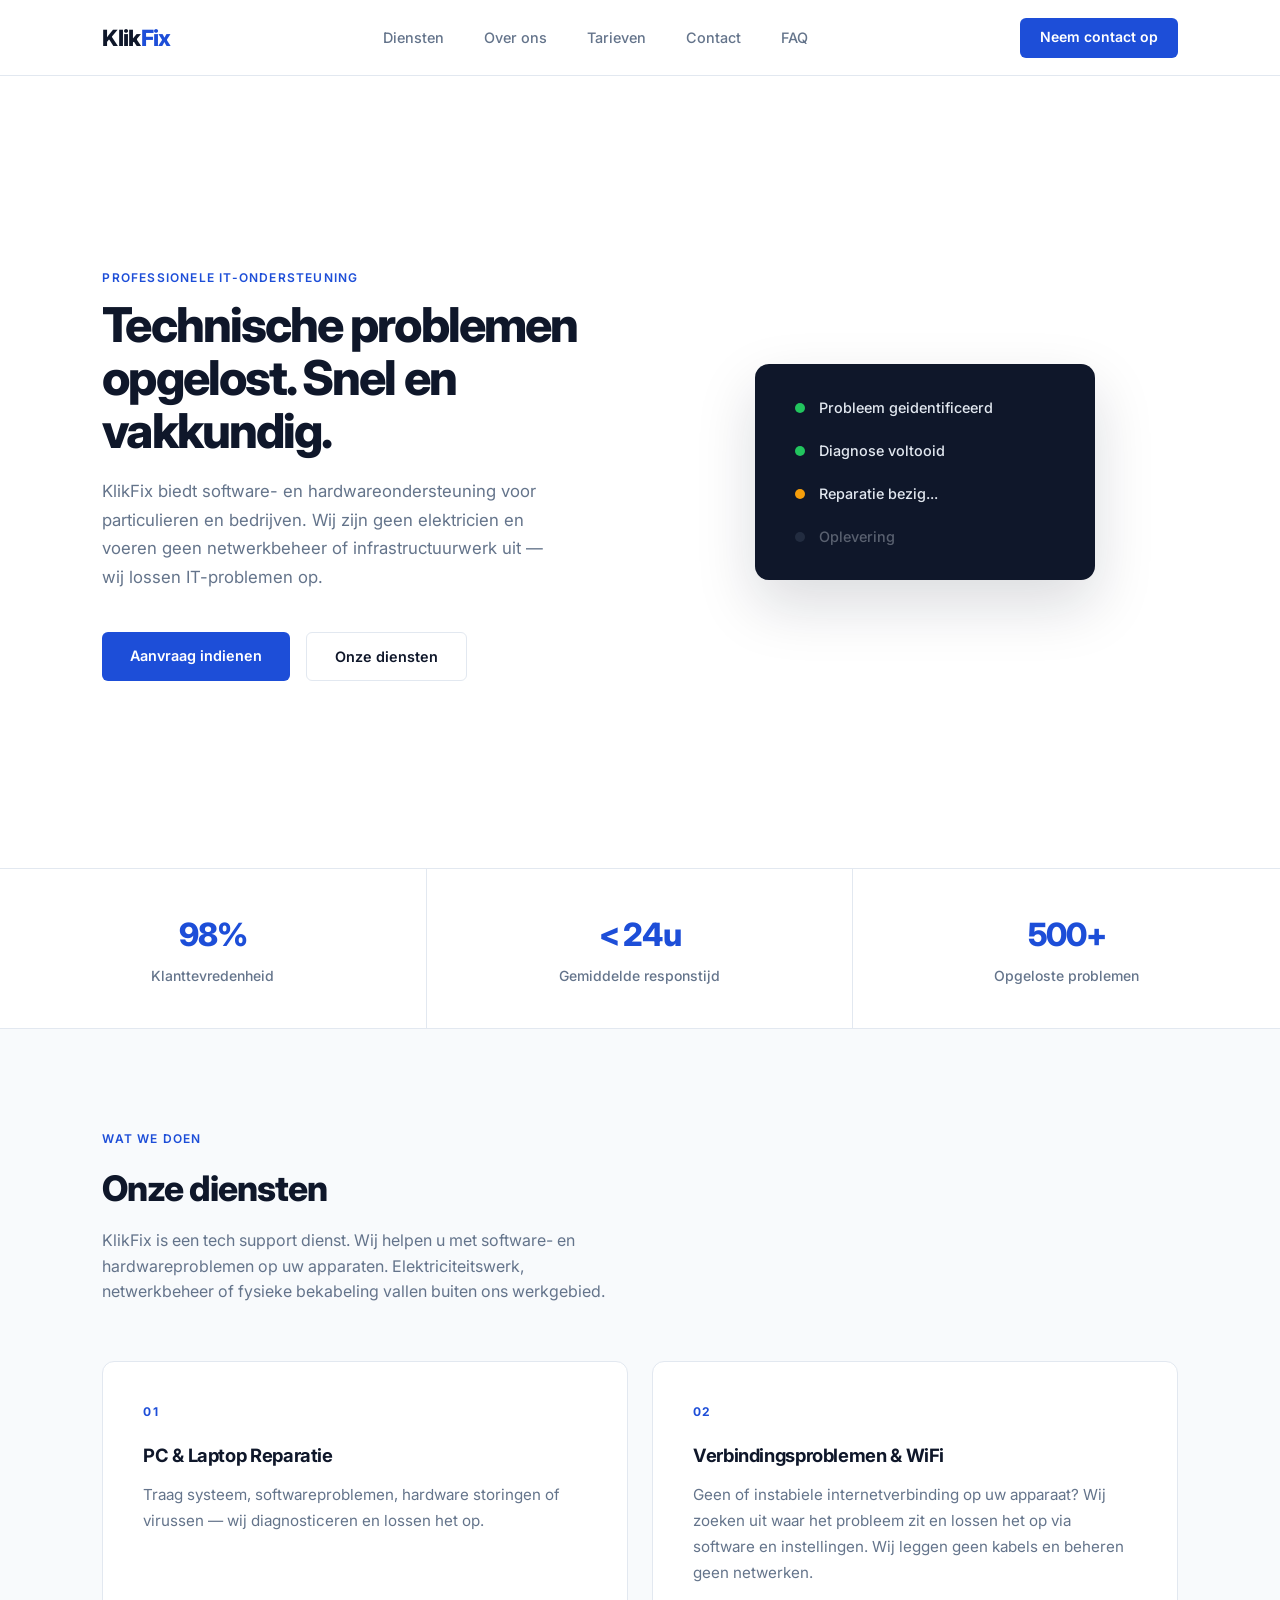
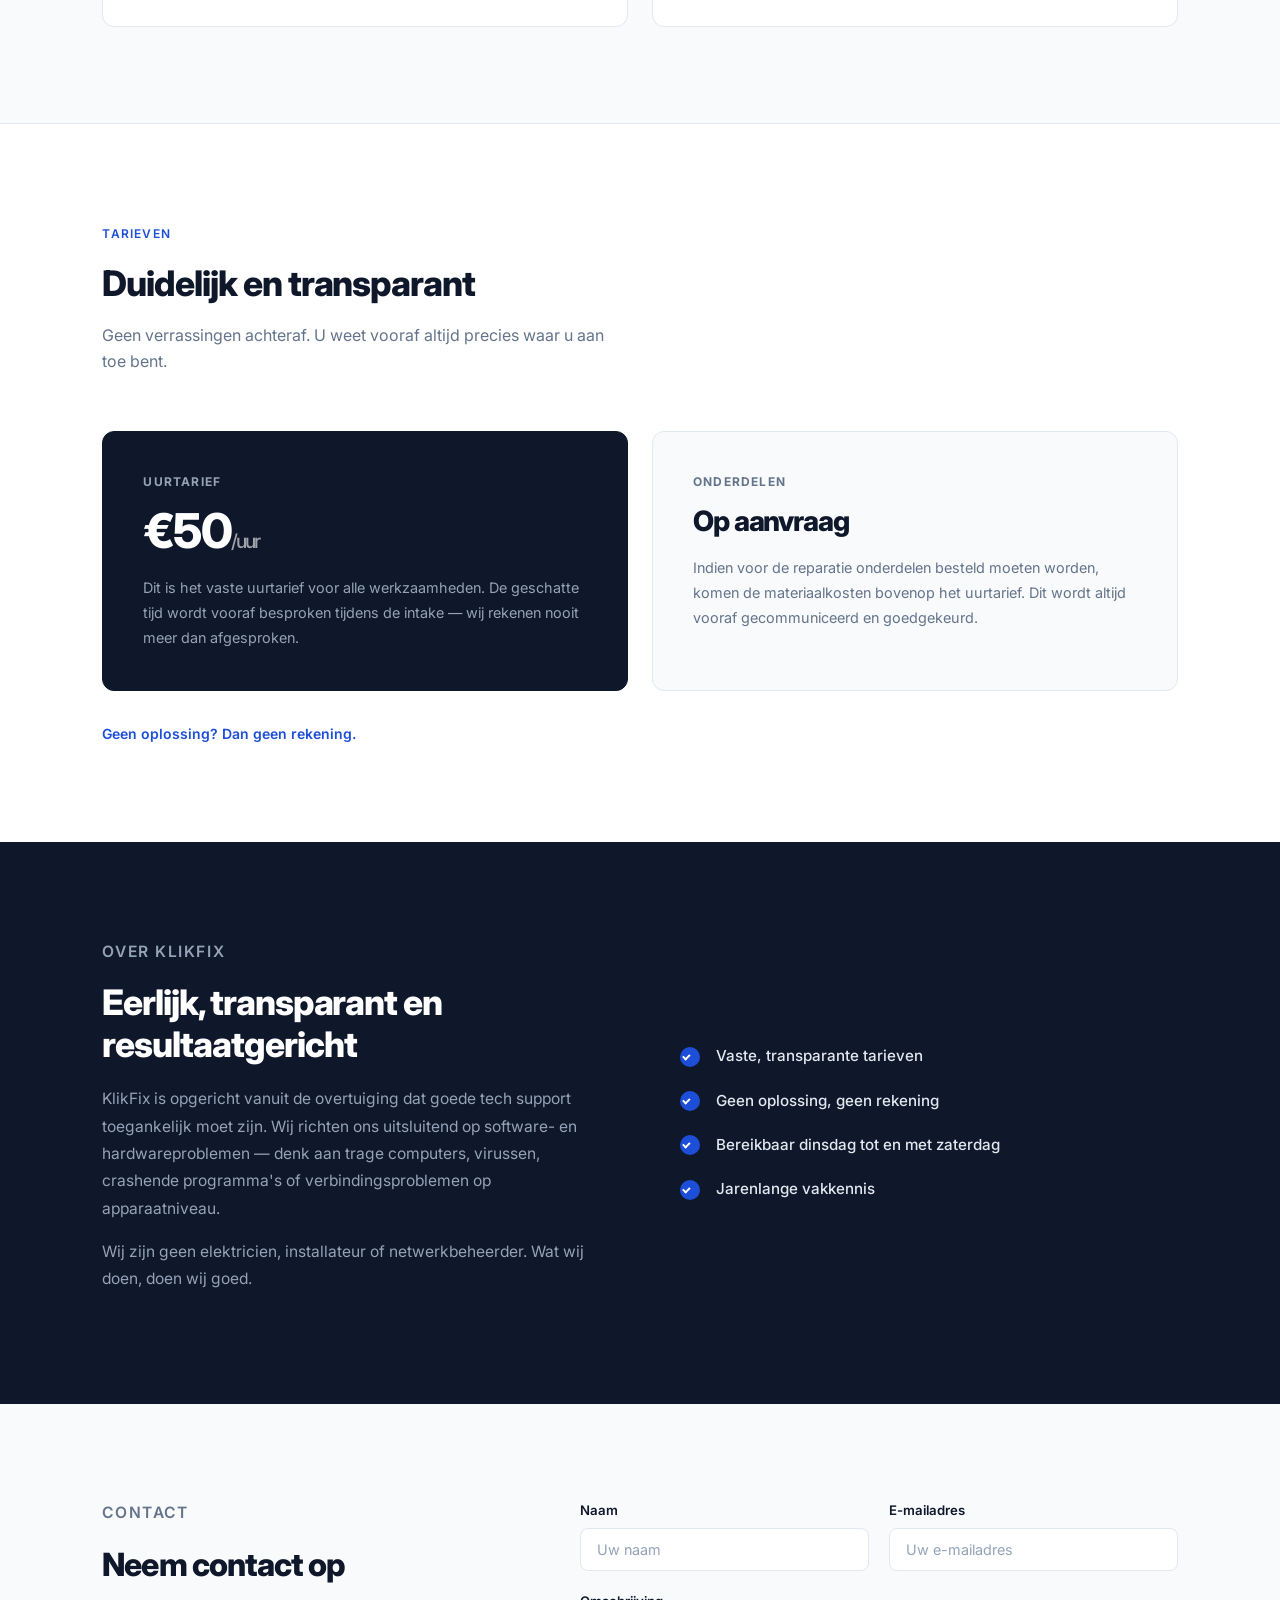
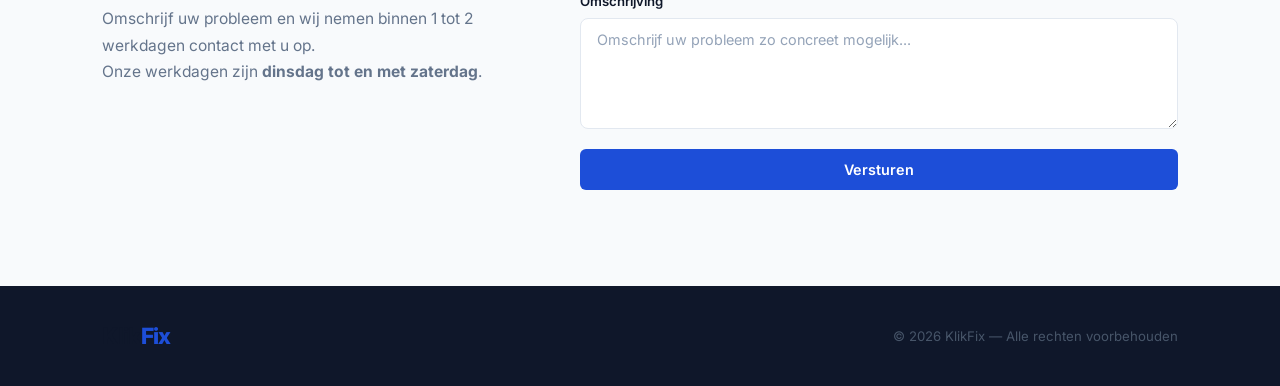
==== commit feded3cd: "Navbar teruggezet naar volledig" ====
--- a/index.html
+++ b/index.html
@@ -13,6 +13,9 @@
   <nav>
     <div class="logo">Klik<span>Fix</span></div>
     <ul>
+      <li><a href="#diensten">Diensten</a></li>
+      <li><a href="#over">Over ons</a></li>
+      <li><a href="#tarieven">Tarieven</a></li>
       <li><a href="#contact">Contact</a></li>
       <li><a href="faq.html">FAQ</a></li>
     </ul>
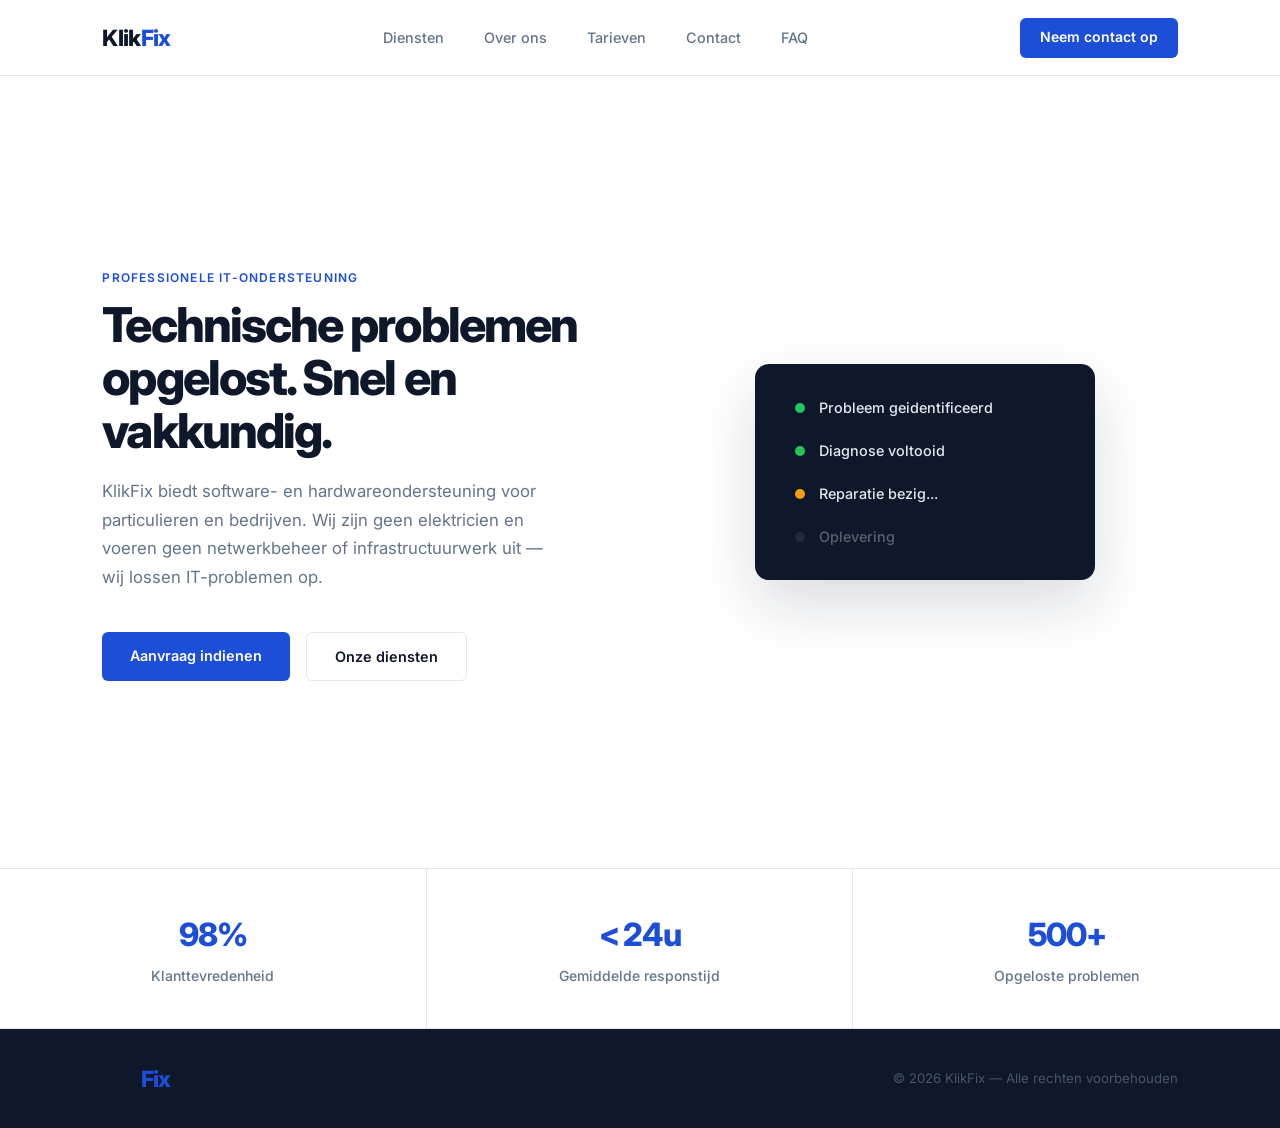
==== commit 719a5bc1: "Aparte paginas voor alle navbar onderdelen" ====
--- a/index.html
+++ b/index.html
@@ -9,28 +9,26 @@
 </head>
 <body>
 
-  <!-- NAVBAR -->
   <nav>
     <div class="logo">Klik<span>Fix</span></div>
     <ul>
-      <li><a href="#diensten">Diensten</a></li>
-      <li><a href="#over">Over ons</a></li>
-      <li><a href="#tarieven">Tarieven</a></li>
-      <li><a href="#contact">Contact</a></li>
+      <li><a href="diensten.html">Diensten</a></li>
+      <li><a href="over.html">Over ons</a></li>
+      <li><a href="tarieven.html">Tarieven</a></li>
+      <li><a href="contact.html">Contact</a></li>
       <li><a href="faq.html">FAQ</a></li>
     </ul>
-    <a href="#contact" class="nav-cta">Neem contact op</a>
+    <a href="contact.html" class="nav-cta">Neem contact op</a>
   </nav>
 
-  <!-- HERO -->
   <section class="hero">
     <div class="hero-content">
       <p class="label">Professionele IT-ondersteuning</p>
       <h1>Technische problemen opgelost. Snel en vakkundig.</h1>
       <p class="sub">KlikFix biedt software- en hardwareondersteuning voor particulieren en bedrijven. Wij zijn geen elektricien en voeren geen netwerkbeheer of infrastructuurwerk uit — wij lossen IT-problemen op.</p>
       <div class="hero-actions">
-        <a href="#contact" class="btn btn-primary">Aanvraag indienen</a>
-        <a href="#diensten" class="btn btn-ghost">Onze diensten</a>
+        <a href="contact.html" class="btn btn-primary">Aanvraag indienen</a>
+        <a href="diensten.html" class="btn btn-ghost">Onze diensten</a>
       </div>
     </div>
     <div class="hero-visual">
@@ -55,7 +53,6 @@
     </div>
   </section>
 
-  <!-- STATS -->
   <section class="stats">
     <div class="stat">
       <h3>98%</h3>
@@ -71,112 +68,6 @@
     </div>
   </section>
 
-  <!-- DIENSTEN -->
-  <section id="diensten" class="diensten">
-    <div class="sectie-header">
-      <p class="label">Wat we doen</p>
-      <h2>Onze diensten</h2>
-      <p class="sectie-sub">KlikFix is een tech support dienst. Wij helpen u met software- en hardwareproblemen op uw apparaten. Elektriciteitswerk, netwerkbeheer of fysieke bekabeling vallen buiten ons werkgebied.</p>
-    </div>
-    <div class="kaarten">
-      <div class="kaart">
-        <div class="kaart-nummer">01</div>
-        <h3>PC & Laptop Reparatie</h3>
-        <p>Traag systeem, softwareproblemen, hardware storingen of virussen — wij diagnosticeren en lossen het op.</p>
-      </div>
-      <div class="kaart">
-        <div class="kaart-nummer">02</div>
-        <h3>Verbindingsproblemen & WiFi</h3>
-        <p>Geen of instabiele internetverbinding op uw apparaat? Wij zoeken uit waar het probleem zit en lossen het op via software en instellingen. Wij leggen geen kabels en beheren geen netwerken.</p>
-      </div>
-    </div>
-  </section>
-
-  <!-- TARIEVEN -->
-  <section id="tarieven" class="tarieven">
-    <div class="sectie-header">
-      <p class="label">Tarieven</p>
-      <h2>Duidelijk en transparant</h2>
-      <p class="sectie-sub">Geen verrassingen achteraf. U weet vooraf altijd precies waar u aan toe bent.</p>
-    </div>
-    <div class="tarieven-kaarten">
-      <div class="tarief-kaart tarief-hoofd">
-        <p class="tarief-label">Uurtarief</p>
-        <div class="tarief-prijs">&euro;50<span>/uur</span></div>
-        <p class="tarief-omschrijving">Dit is het vaste uurtarief voor alle werkzaamheden. De geschatte tijd wordt vooraf besproken tijdens de intake — wij rekenen nooit meer dan afgesproken.</p>
-      </div>
-      <div class="tarief-kaart">
-        <p class="tarief-label">Onderdelen</p>
-        <div class="tarief-prijs tarief-pm">Op aanvraag</div>
-        <p class="tarief-omschrijving">Indien voor de reparatie onderdelen besteld moeten worden, komen de materiaalkosten bovenop het uurtarief. Dit wordt altijd vooraf gecommuniceerd en goedgekeurd.</p>
-      </div>
-    </div>
-    <p class="tarieven-voetnoot">Geen oplossing? Dan geen rekening.</p>
-  </section>
-
-  <!-- OVER ONS -->
-  <section id="over" class="over">
-    <div class="over-inner">
-      <div class="over-tekst">
-        <p class="label label-light">Over KlikFix</p>
-        <h2>Eerlijk, transparant en resultaatgericht</h2>
-        <p>KlikFix is opgericht vanuit de overtuiging dat goede tech support toegankelijk moet zijn. Wij richten ons uitsluitend op software- en hardwareproblemen — denk aan trage computers, virussen, crashende programma's of verbindingsproblemen op apparaatniveau.</p>
-        <p>Wij zijn geen elektricien, installateur of netwerkbeheerder. Wat wij doen, doen wij goed.</p>
-      </div>
-      <div class="over-lijst">
-        <div class="over-item">
-          <div class="check"></div>
-          <span>Vaste, transparante tarieven</span>
-        </div>
-        <div class="over-item">
-          <div class="check"></div>
-          <span>Geen oplossing, geen rekening</span>
-        </div>
-        <div class="over-item">
-          <div class="check"></div>
-          <span>Bereikbaar dinsdag tot en met zaterdag</span>
-        </div>
-        <div class="over-item">
-          <div class="check"></div>
-          <span>Jarenlange vakkennis</span>
-        </div>
-      </div>
-    </div>
-  </section>
-
-  <!-- CONTACT -->
-  <section id="contact" class="contact">
-    <div class="contact-inner">
-      <div class="contact-info">
-        <p class="label">Contact</p>
-        <h2>Neem contact op</h2>
-        <p>Omschrijf uw probleem en wij nemen binnen 1 tot 2 werkdagen contact met u op.</p>
-        <p>Onze werkdagen zijn <strong>dinsdag tot en met zaterdag</strong>.</p>
-      </div>
-      <form action="https://api.web3forms.com/submit" method="POST">
-        <input type="hidden" name="access_key" value="61ce45ed-4424-487a-93ce-0e3988a70748" />
-        <input type="hidden" name="subject" value="Nieuw bericht via KlikFix" />
-        <input type="hidden" name="redirect" value="https://klikfix.online" />
-        <div class="form-rij">
-          <div class="form-groep">
-            <label>Naam</label>
-            <input type="text" name="name" placeholder="Uw naam" required />
-          </div>
-          <div class="form-groep">
-            <label>E-mailadres</label>
-            <input type="email" name="email" placeholder="Uw e-mailadres" required />
-          </div>
-        </div>
-        <div class="form-groep">
-          <label>Omschrijving</label>
-          <textarea name="message" rows="5" placeholder="Omschrijf uw probleem zo concreet mogelijk..."></textarea>
-        </div>
-        <button type="submit" class="btn btn-primary">Versturen</button>
-      </form>
-    </div>
-  </section>
-
-  <!-- FOOTER -->
   <footer>
     <div class="footer-inner">
       <div class="logo">Klik<span>Fix</span></div>
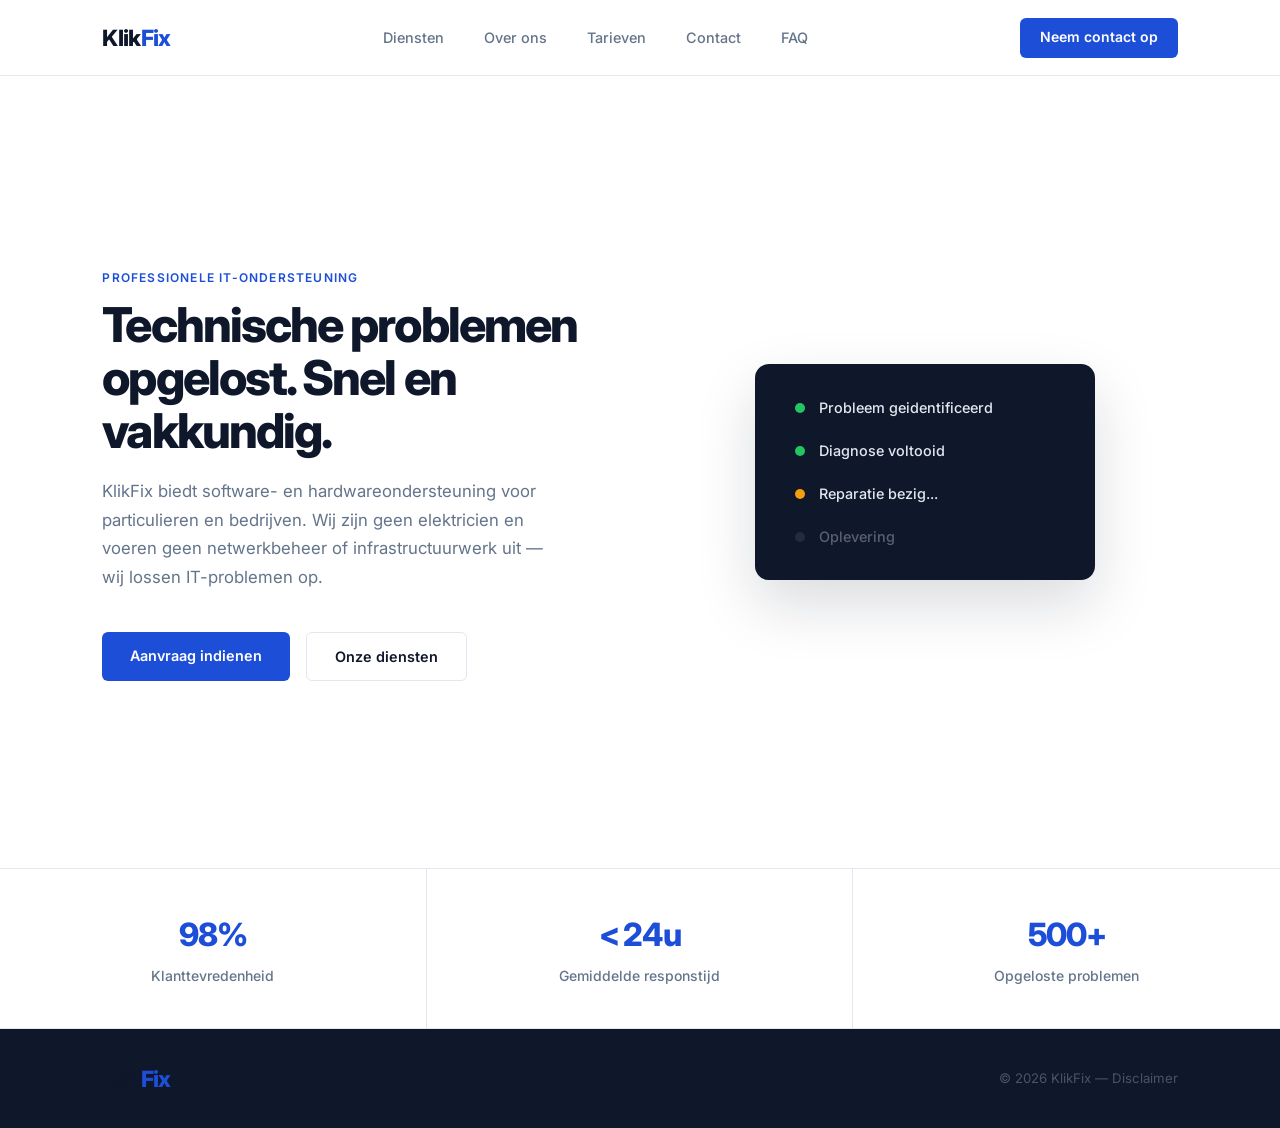
==== commit 1009a6da: "Disclaimer pagina toegevoegd, link in footer op alle paginas" ====
--- a/index.html
+++ b/index.html
@@ -71,7 +71,7 @@
   <footer>
     <div class="footer-inner">
       <div class="logo">Klik<span>Fix</span></div>
-      <p>&copy; 2026 KlikFix — Alle rechten voorbehouden</p>
+      <p>&copy; 2026 KlikFix — <a href="disclaimer.html">Disclaimer</a></p>
     </div>
   </footer>
 
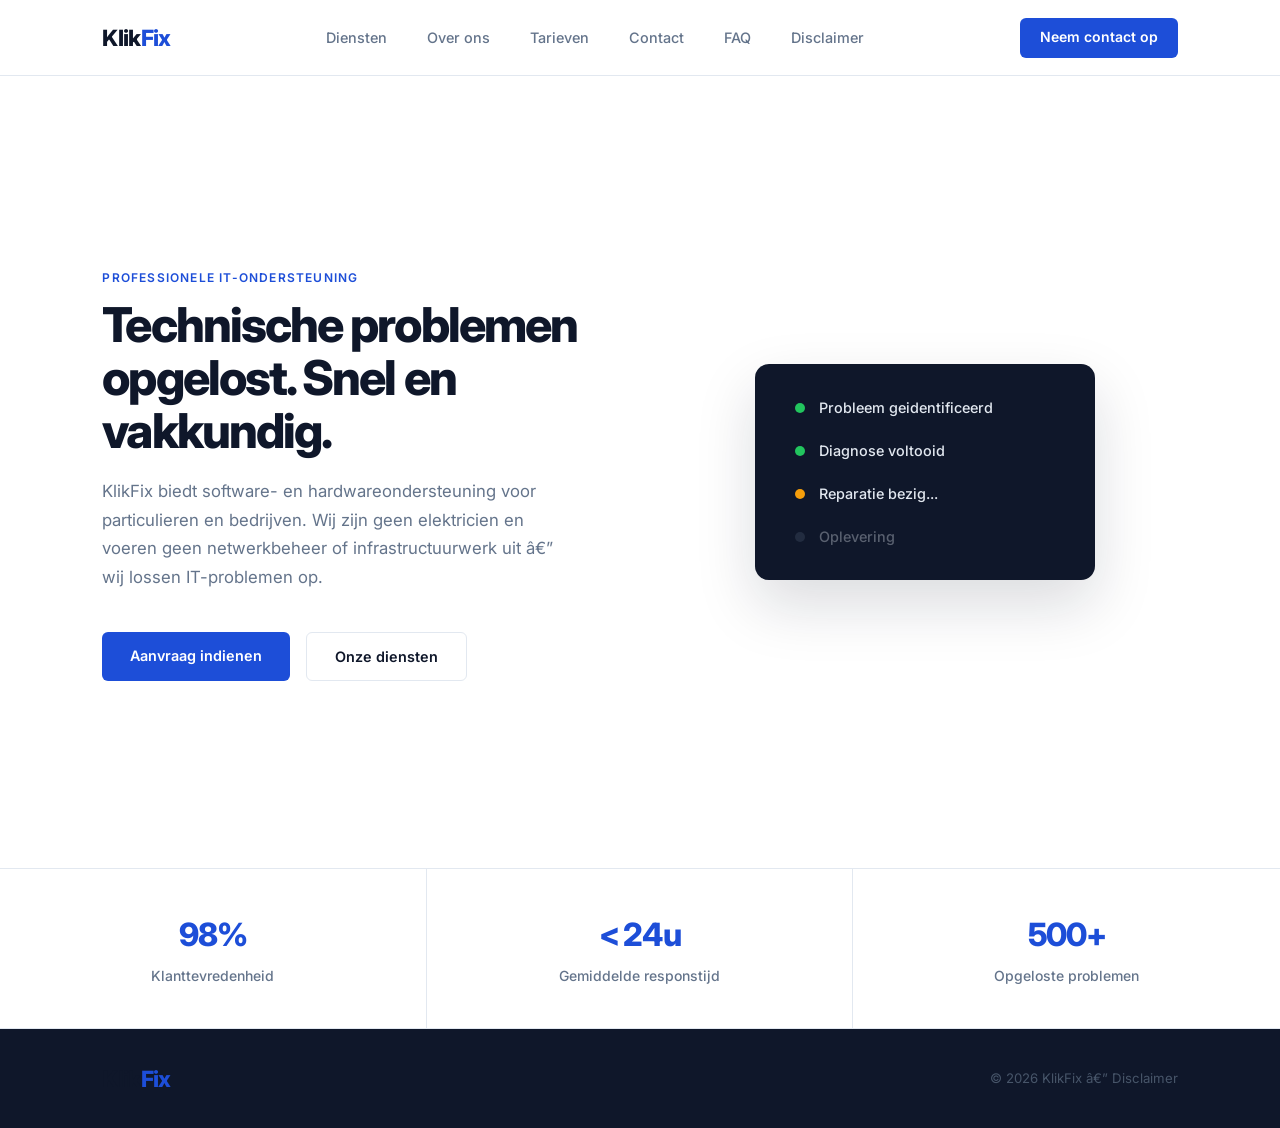
==== commit 51a830b7: "Disclaimer toegevoegd aan navbar op alle paginas" ====
--- a/index.html
+++ b/index.html
@@ -1,9 +1,9 @@
-<!DOCTYPE html>
+﻿<!DOCTYPE html>
 <html lang="nl">
 <head>
   <meta charset="UTF-8" />
   <meta name="viewport" content="width=device-width, initial-scale=1.0" />
-  <title>KlikFix — IT-ondersteuning op maat</title>
+  <title>KlikFix â€” IT-ondersteuning op maat</title>
   <link rel="stylesheet" href="style.css" />
   <link href="https://fonts.googleapis.com/css2?family=Inter:wght@400;500;600;700;800&display=swap" rel="stylesheet" />
 </head>
@@ -17,6 +17,7 @@
       <li><a href="tarieven.html">Tarieven</a></li>
       <li><a href="contact.html">Contact</a></li>
       <li><a href="faq.html">FAQ</a></li>
+      <li><a href="disclaimer.html">Disclaimer</a></li>
     </ul>
     <a href="contact.html" class="nav-cta">Neem contact op</a>
   </nav>
@@ -25,7 +26,7 @@
     <div class="hero-content">
       <p class="label">Professionele IT-ondersteuning</p>
       <h1>Technische problemen opgelost. Snel en vakkundig.</h1>
-      <p class="sub">KlikFix biedt software- en hardwareondersteuning voor particulieren en bedrijven. Wij zijn geen elektricien en voeren geen netwerkbeheer of infrastructuurwerk uit — wij lossen IT-problemen op.</p>
+      <p class="sub">KlikFix biedt software- en hardwareondersteuning voor particulieren en bedrijven. Wij zijn geen elektricien en voeren geen netwerkbeheer of infrastructuurwerk uit â€” wij lossen IT-problemen op.</p>
       <div class="hero-actions">
         <a href="contact.html" class="btn btn-primary">Aanvraag indienen</a>
         <a href="diensten.html" class="btn btn-ghost">Onze diensten</a>
@@ -71,7 +72,7 @@
   <footer>
     <div class="footer-inner">
       <div class="logo">Klik<span>Fix</span></div>
-      <p>&copy; 2026 KlikFix — <a href="disclaimer.html">Disclaimer</a></p>
+      <p>&copy; 2026 KlikFix â€” <a href="disclaimer.html">Disclaimer</a></p>
     </div>
   </footer>
 
